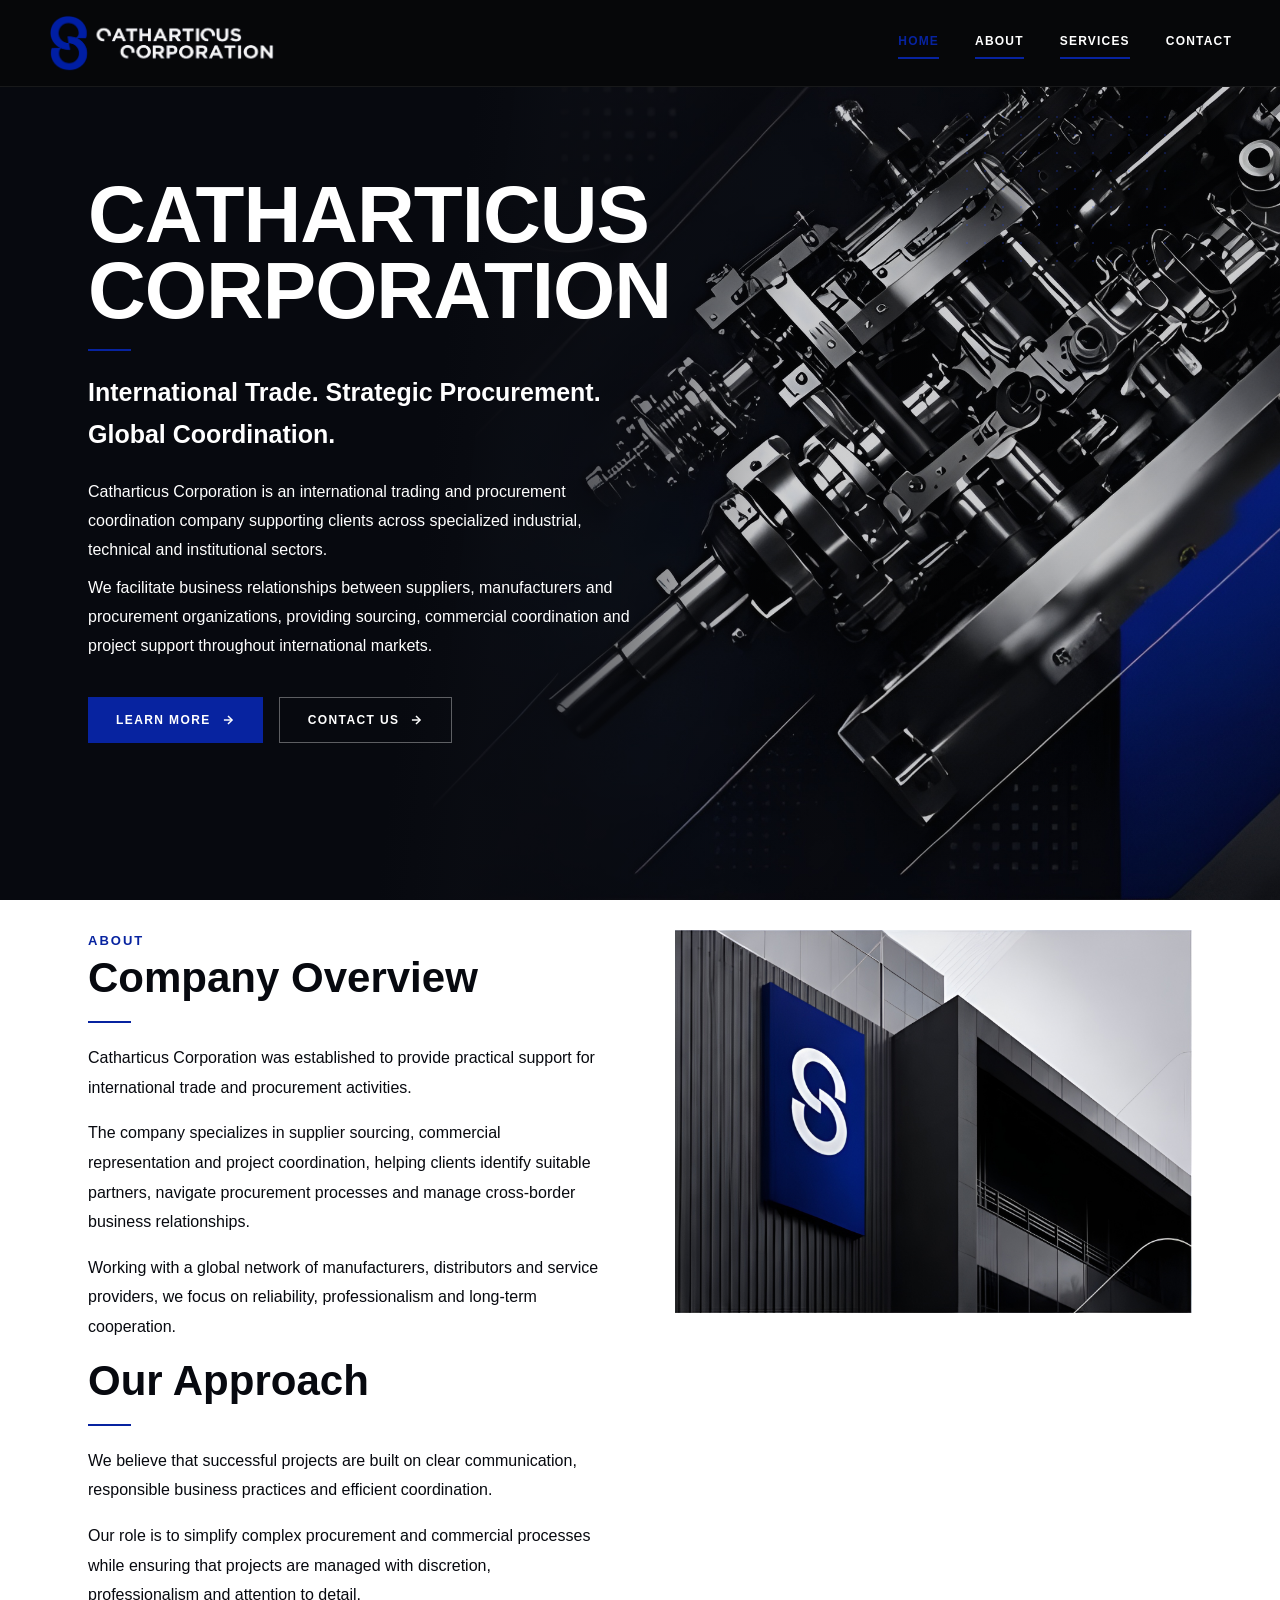
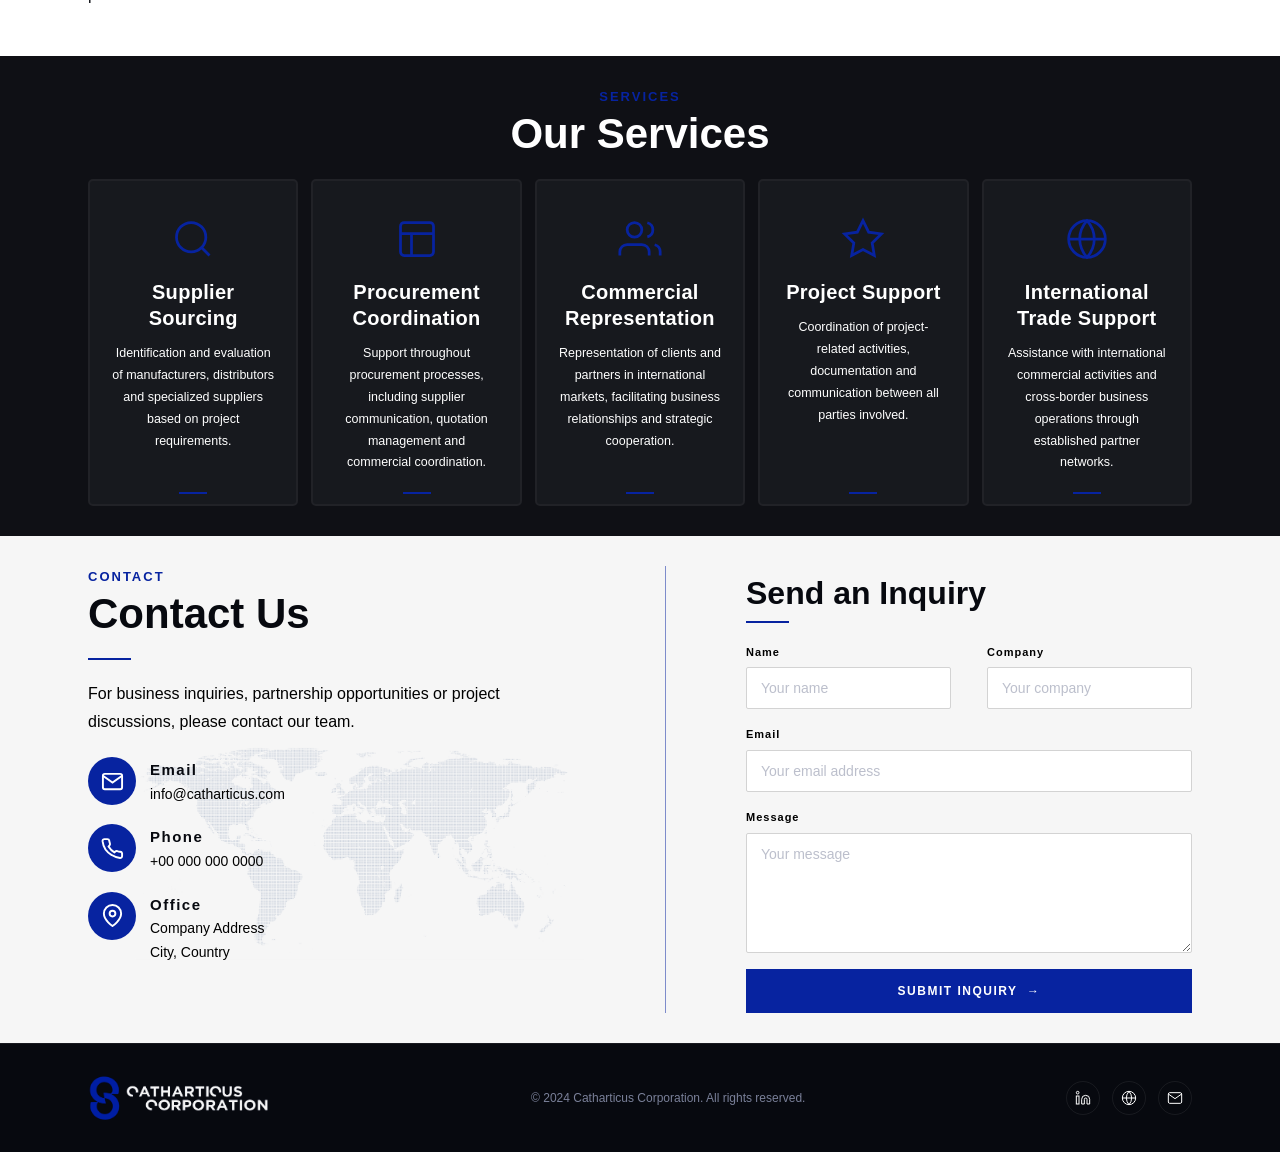
==== index.html @ e1009ea1 "Add files via upload" ====
<!DOCTYPE html>
<html lang="en">
<head>
  <meta charset="UTF-8" />
  <meta name="viewport" content="width=device-width, initial-scale=1.0" />
  <title>Catharticus Corporation</title>
  <link rel="preconnect" href="https://fonts.googleapis.com">
  <link rel="preconnect" href="https://fonts.gstatic.com" crossorigin>
  <link rel="stylesheet" href="./css/style.css">
  <link href="https://db.onlinewebfonts.com/c/77f6ecce8b3e56796f721316092c7e87?family=Sebino+Soft+Medium" rel="stylesheet">
  <!-- <link href="https://fonts.googleapis.com/css2?family=Barlow+Condensed:wght@400;600;700;800&family=Barlow:wght@300;400;500;600&display=swap" rel="stylesheet"> -->
</head>
<body>

<!-- NAV -->
<nav id="navbar">
  <a href="#hero" class="nav-logo">
    <img src="./image/MainLogo.png" alt=""/>
  </a>
  <ul class="nav-links" id="navLinks">
    <div>
      <li><a href="#hero" id="0" class="active ">Home</a></li>
      <div class="title-bar title-bar-active reveal visible"></div>
    </div>
    <div>
      <li><a href="#about" id="1">About</a></li>
      <div class="title-bar reveal visible"></div>
    </div>
    <div>
      <li><a href="#services" id="2">Services</a></li>
      <div class="title-bar reveal visible"></div>
    </div>
    <div>
      <li><a href="#contact" id="3">Contact</a></li>
      <div class="title-bar reveal visible"></div>
    </div>
  </ul>
  <div class="hamburger" id="hamburger" aria-label="Toggle menu">
    <span></span><span></span><span></span>
  </div>
</nav>

<!-- HERO -->
<section id="hero">
  <div class="hero-bg">
    <div class="hero-bg-img-wrap">
    </div>
    <div class="hero-overlay"></div>
    <div class="hero-dots"></div>
  </div>

  <div class="hero-content">
    <h1 class="hero-title">Catharticus<br>Corporation</h1>
    <div class="title-bar reveal visible"></div>
    <p class="hero-subtitle">International Trade. Strategic Procurement.<br>Global Coordination.</p>
    <p class="hero-desc">Catharticus Corporation is an international trading and procurement coordination company supporting clients across specialized industrial, technical and institutional sectors.</p>
    <p class="hero-desc">We facilitate business relationships between suppliers, manufacturers and procurement organizations, providing sourcing, commercial coordination and project support throughout international markets.</p>
    <div class="hero-ctas">
      <a href="#about" class="btn btn-primary">
        Learn More
        <svg viewBox="0 0 24 24" stroke="currentColor" fill="none" stroke-width="2.5"><line x1="5" y1="12" x2="19" y2="12"/><polyline points="12 5 19 12 12 19"/></svg>
      </a>
      <a href="#contact" class="btn btn-outline">
        Contact Us
        <svg viewBox="0 0 24 24" stroke="currentColor" fill="none" stroke-width="2.5"><line x1="5" y1="12" x2="19" y2="12"/><polyline points="12 5 19 12 12 19"/></svg>
      </a>
    </div>
  </div>
</section>

<!-- ABOUT -->
<section id="about">
  <div class="about-inner">
    <div class="about-text">
      <div class="section-label reveal">About</div>
      <h2 class="section-title reveal">Company Overview</h2>
      <div class="title-bar reveal"></div>
      <p class="reveal">Catharticus Corporation was established to provide practical support for international trade and procurement activities.</p>
      <p class="reveal">The company specializes in supplier sourcing, commercial representation and project coordination, helping clients identify suitable partners, navigate procurement processes and manage cross-border business relationships.</p>
      <p class="reveal">Working with a global network of manufacturers, distributors and service providers, we focus on reliability, professionalism and long-term cooperation.</p>
      <h2 class="section-title reveal">Our Approach</h2>
      <div class="title-bar reveal"></div>
      <p class="reveal">We believe that successful projects are built on clear communication, responsible business practices and efficient coordination.</p>
      <p class="reveal">Our role is to simplify complex procurement and commercial processes while ensuring that projects are managed with discretion, professionalism and attention to detail.</p>
    </div>

    <div class="about-img-wrap reveal">
      <img src="./image/2026-06-02 13,15,23-Picsart-AiImageEnhancer.jpg" alt="">
    </div>
  </div>
</section>

<!-- SERVICES -->
<section id="services">
  <div class="services-header">
    <div class="section-label reveal">Services</div>
    <h2 class="section-title reveal">Our Services</h2>
    <div class="title-bar reveal" style="margin:8px auto 0;"></div>
  </div>

  <div class="services-grid">

    <div class="service-card reveal">
      <div class="service-icon">
        <svg viewBox="0 0 24 24" stroke-width="1.5">
          <circle cx="11" cy="11" r="8"/><line x1="21" y1="21" x2="16.65" y2="16.65"/>
        </svg>
      </div>
      <div class="service-name">Supplier Sourcing</div>
      <p class="service-desc">Identification and evaluation of manufacturers, distributors and specialized suppliers based on project requirements.</p>
      <div class="service-line"></div>
    </div>

    <div class="service-card reveal">
      <div class="service-icon">
        <svg viewBox="0 0 24 24" stroke-width="1.5">
          <rect x="3" y="3" width="18" height="18" rx="2"/>
          <line x1="3" y1="9" x2="21" y2="9"/>
          <line x1="9" y1="21" x2="9" y2="9"/>
        </svg>
      </div>
      <div class="service-name">Procurement Coordination</div>
      <p class="service-desc">Support throughout procurement processes, including supplier communication, quotation management and commercial coordination.</p>
      <div class="service-line"></div>
    </div>

    <div class="service-card reveal">
      <div class="service-icon">
        <svg viewBox="0 0 24 24" stroke-width="1.5">
          <path d="M17 21v-2a4 4 0 0 0-4-4H5a4 4 0 0 0-4 4v2"/>
          <circle cx="9" cy="7" r="4"/>
          <path d="M23 21v-2a4 4 0 0 0-3-3.87"/>
          <path d="M16 3.13a4 4 0 0 1 0 7.75"/>
        </svg>
      </div>
      <div class="service-name">Commercial Representation</div>
      <p class="service-desc">Representation of clients and partners in international markets, facilitating business relationships and strategic cooperation.</p>
      <div class="service-line"></div>
    </div>

    <div class="service-card reveal">
      <div class="service-icon">
        <svg viewBox="0 0 24 24" stroke-width="1.5">
          <polygon points="12 2 15.09 8.26 22 9.27 17 14.14 18.18 21.02 12 17.77 5.82 21.02 7 14.14 2 9.27 8.91 8.26 12 2"/>
        </svg>
      </div>
      <div class="service-name">Project Support</div>
      <p class="service-desc">Coordination of project-related activities, documentation and communication between all parties involved.</p>
      <div class="service-line"></div>
    </div>

    <div class="service-card reveal">
      <div class="service-icon">
        <svg viewBox="0 0 24 24" stroke-width="1.5">
          <circle cx="12" cy="12" r="10"/>
          <line x1="2" y1="12" x2="22" y2="12"/>
          <path d="M12 2a15.3 15.3 0 0 1 4 10 15.3 15.3 0 0 1-4 10 15.3 15.3 0 0 1-4-10 15.3 15.3 0 0 1 4-10z"/>
        </svg>
      </div>
      <div class="service-name">International Trade Support</div>
      <p class="service-desc">Assistance with international commercial activities and cross-border business operations through established partner networks.</p>
      <div class="service-line"></div>
    </div>

  </div>
</section>

<!-- CONTACT -->
<section id="contact">
  <div class="contact-inner">

    <div class="contact-info">
      <div class="section-label reveal">Contact</div>
      <h2 class="section-title reveal">Contact Us</h2>
      <div class="title-bar reveal"></div>
      <p class="reveal">For business inquiries, partnership opportunities or project discussions, please contact our team.</p>

      <div class="contact-details">

        <div class="contact-item reveal">
          <div class="contact-item-icon">
            <svg viewBox="0 0 24 24" stroke-width="2"><path d="M4 4h16c1.1 0 2 .9 2 2v12c0 1.1-.9 2-2 2H4c-1.1 0-2-.9-2-2V6c0-1.1.9-2 2-2z"/><polyline points="22,6 12,13 2,6"/></svg>
          </div>
          <div>
            <div class="contact-item-label">Email</div>
            <div class="contact-item-value">info@catharticus.com</div>
          </div>
        </div>

        <div class="contact-item reveal">
          <div class="contact-item-icon">
            <svg viewBox="0 0 24 24" stroke-width="2"><path d="M22 16.92v3a2 2 0 0 1-2.18 2 19.79 19.79 0 0 1-8.63-3.07A19.5 19.5 0 0 1 4.69 13a19.79 19.79 0 0 1-3.07-8.67A2 2 0 0 1 3.6 2.18h3a2 2 0 0 1 2 1.72c.127.96.361 1.903.7 2.81a2 2 0 0 1-.45 2.11L7.91 9.91a16 16 0 0 0 6.13 6.13l.91-.91a2 2 0 0 1 2.11-.45c.907.339 1.85.573 2.81.7A2 2 0 0 1 22 16.92z"/></svg>
          </div>
          <div>
            <div class="contact-item-label">Phone</div>
            <div class="contact-item-value">+00 000 000 0000</div>
          </div>
        </div>

        <div class="contact-item reveal">
          <div class="contact-item-icon">
            <svg viewBox="0 0 24 24" stroke-width="2"><path d="M21 10c0 7-9 13-9 13s-9-6-9-13a9 9 0 0 1 18 0z"/><circle cx="12" cy="10" r="3"/></svg>
          </div>
          <div>
            <div class="contact-item-label">Office</div>
            <div class="contact-item-value">Company Address<br>City, Country</div>
          </div>
        </div>

      </div>
    </div>

    <div class="vertical_line"></div>

    <div class="inquiry-form reveal">
      <h2>Send an Inquiry</h2>
      <div class="title-bar reveal visible"></div>
      <div class="form-row">
        <div class="form-group">
          <label for="fname">Name</label>
          <input type="text" id="fname" placeholder="Your name" />
        </div>
        <div class="form-group">
          <label for="fcompany">Company</label>
          <input type="text" id="fcompany" placeholder="Your company" />
        </div>
      </div>
      <div class="form-group">
        <label for="femail">Email</label>
        <input type="email" id="femail" placeholder="Your email address" />
      </div>
      <div class="form-group">
        <label for="fmessage">Message</label>
        <textarea id="fmessage" placeholder="Your message"></textarea>
      </div>
      <button class="btn btn-submit" onclick="submitForm()">
        Submit Inquiry &nbsp;→
      </button>
      <div class="form-message" id="formMessage">
        Thank you for your inquiry. We will be in touch shortly.
      </div>
    </div>

  </div>
</section>

<!-- FOOTER -->
<footer>
  <a href="#hero" class="nav-logo">
    <img src="./image/MainLogo.png" alt=""/>
  </a>
  <p class="footer-copy">© 2024 Catharticus Corporation. All rights reserved.</p>
  <div class="footer-socials">
    <!-- LinkedIn -->
    <div class="footer-social">
      <svg viewBox="0 0 24 24" stroke-width="1.5"><path d="M16 8a6 6 0 0 1 6 6v7h-4v-7a2 2 0 0 0-2-2 2 2 0 0 0-2 2v7h-4v-7a6 6 0 0 1 6-6z"/><rect x="2" y="9" width="4" height="12"/><circle cx="4" cy="4" r="2"/></svg>
    </div>
    <!-- Globe -->
    <div class="footer-social">
      <svg viewBox="0 0 24 24" stroke-width="1.5"><circle cx="12" cy="12" r="10"/><line x1="2" y1="12" x2="22" y2="12"/><path d="M12 2a15.3 15.3 0 0 1 4 10 15.3 15.3 0 0 1-4 10 15.3 15.3 0 0 1-4-10 15.3 15.3 0 0 1 4-10z"/></svg>
    </div>
    <!-- Email -->
    <div class="footer-social">
      <svg viewBox="0 0 24 24" stroke-width="1.5"><path d="M4 4h16c1.1 0 2 .9 2 2v12c0 1.1-.9 2-2 2H4c-1.1 0-2-.9-2-2V6c0-1.1.9-2 2-2z"/><polyline points="22,6 12,13 2,6"/></svg>
    </div>
  </div>
</footer>
<script src="./js/script.js"></script>

</body>
</html>
---- css/style.css ----
@import url(https://db.onlinewebfonts.com/c/77f6ecce8b3e56796f721316092c7e87?family=Sebino+Soft+Medium);

@font-face {
    font-family: "Sebino Soft Medium";
    src: url("https://db.onlinewebfonts.com/t/77f6ecce8b3e56796f721316092c7e87.eot");
    src: url("https://db.onlinewebfonts.com/t/77f6ecce8b3e56796f721316092c7e87.eot?#iefix")format("embedded-opentype"),
    url("https://db.onlinewebfonts.com/t/77f6ecce8b3e56796f721316092c7e87.woff2")format("woff2"),
    url("https://db.onlinewebfonts.com/t/77f6ecce8b3e56796f721316092c7e87.woff")format("woff"),
    url("https://db.onlinewebfonts.com/t/77f6ecce8b3e56796f721316092c7e87.ttf")format("truetype"),
    url("https://db.onlinewebfonts.com/t/77f6ecce8b3e56796f721316092c7e87.svg#Sebino Soft Medium")format("svg");
}

*, *::before, *::after { box-sizing: border-box; margin: 0; padding: 0; }

    :root {
      --blue: #0723A0;
      --blue-dark: #0D187F;
      --dark: #07090F;
      --dark2: #11141e;
      --dark3: #0F1015;
      --mid: #17191E;
      --border: rgba(255,255,255,0.07);
      --text: #d0d4e0;
      --text-dim: #7a8099;
      --white: #ffffff;
      --dark-white: #F6F6F6;
    }

    html { scroll-behavior: smooth; }

    body {
      font-family: 'Sebino Soft Medium', sans-serif;
      background: var(--dark);
      color: var(--text);
      font-size: 15px;
      line-height: 1.7;
      overflow-x: hidden;
    }

    /* ── NAV ── */
    nav {
      position: fixed;
      top: 0; left: 0; right: 0;
      z-index: 100;
      display: flex;
      align-items: center;
      justify-content: space-between;
      padding: 13px 48px;
      background: #060709;
      backdrop-filter: blur(12px);
      border-bottom: 1px solid var(--border);
      transition: background 0.3s;
    }

    .nav-logo {
      display: flex;
      align-items: center;
      gap: 10px;
      height: 60px;
      text-decoration: none;
    }

    #navbar .nav-logo img {
      height: 100%;
    }

    footer .nav-logo img {
      height: 80%;
    }

    .logo-icon {
      width: 34px;
      height: 34px;
      background: var(--blue);
      border-radius: 6px;
      display: flex;
      align-items: center;
      justify-content: center;
      font-family: 'Barlow Condensed', sans-serif;
      font-weight: 800;
      font-size: 18px;
      color: #fff;
      letter-spacing: -1px;
      flex-shrink: 0;
    }

    .logo-text {
      font-family: 'Barlow Condensed', sans-serif;
      font-weight: 700;
      font-size: 14px;
      line-height: 1.2;
      color: #fff;
      text-transform: uppercase;
      letter-spacing: 0.5px;
    }

    .nav-links {
      display: flex;
      gap: 36px;
      list-style: none;
    }

    .nav-links div {
      display: grid;
      gap: 5px;
    }

    .nav-links .title-bar {
      width: 100%;
      transition: 0.5s;
      opacity: 0 !important;
      margin-top: 0;
      margin-bottom: 0;
    }
    
    .nav-links .title-bar-active {
      opacity: 1 !important;
    }

    .nav-links a {
      text-decoration: none;
      font-size: 12px;
      font-weight: 600;
      letter-spacing: 1.2px;
      text-transform: uppercase;
      color: var(--white);
      transition: color 0.2s;
    }

    .nav-links a:hover,
    .nav-links a.active { color: var(--blue); }

    .hamburger {
      display: none;
      flex-direction: column;
      gap: 5px;
      cursor: pointer;
      padding: 4px;
    }

    .hamburger span {
      display: block;
      width: 24px;
      height: 2px;
      background: #fff;
      border-radius: 2px;
      transition: all 0.3s;
    }

    /* ── HERO ── */
    #hero {
      position: relative;
      min-height: 100vh;
      display: flex;
      align-items: center;
      overflow: hidden;
      padding: 80px 88px 60px;
    }

    .hero-bg {
      position: absolute;
      inset: 0;
      z-index: 0;
    }

    .hero-bg-img {
      position: absolute;
      right: 0;
      top: 0;
      width: 55%;
      height: 100%;
      object-fit: cover;
      object-position: center;
      opacity: 0.55;
    }

    /* Diagonal clip on image */
    .hero-bg-img-wrap {
      position: absolute;
      right: 0;
      top: 0;
      background-size: cover;
      width: 67%;
      height: 100%;
      background-image: url(../image/2026-06-0212,58,08-Picsart-AiImageEnhancer.jpg);
      clip-path: polygon(12% 0%, 100% 0%, 100% 100%, 0% 100%);
      overflow: hidden;
    }

    /* Dark gradient overlay */
    .hero-overlay {
      position: absolute;
      inset: 0;
      background: linear-gradient(
        97deg,
        var(--dark) 35%,
        rgba(10,12,18,0.85) 41%,
        rgba(10,12,18,0.2) 60%
      );
    }

    /* Dot grid pattern */
    .hero-dots {
      position: absolute;
      right: 8%;
      top: 12%;
      width: 220px;
      height: 160px;
      opacity: 0.35;
      background-image: radial-gradient(circle, rgba(42,79,255,0.6) 1.5px, transparent 1.5px);
      background-size: 18px 18px;
    }

    .hero-content {
      position: relative;
      z-index: 2;
      max-width: 560px;
    }

    .hero-title {
      font-family: 'Barlow Condensed', sans-serif;
      font-weight: 600;
      font-size: clamp(52px, 7vw, 80px);
      line-height: 0.95;
      color: #fff;
      text-transform: uppercase;
      letter-spacing: -1px;
      margin-bottom: 20px;
      opacity: 0;
      transform: translateY(30px);
      animation: fadeUp 0.8s 0.1s forwards;
    }

    .hero-subtitle {
      font-weight: 600;
      font-size: 25px;
      color: #fff;
      margin-bottom: 22px;
      opacity: 0;
      transform: translateY(20px);
      animation: fadeUp 0.8s 0.3s forwards;
    }

    .hero-desc {
      font-size: 16px;
      color: var(--white);
      line-height: 1.8;
      margin-bottom: 10px;
      font-weight: 300;
      opacity: 0;
      transform: translateY(20px);
      animation: fadeUp 0.8s 0.4s forwards;
    }

    .hero-desc + .hero-desc {
      margin-bottom: 36px;
      animation-delay: 0.5s;
    }

    .hero-ctas {
      display: flex;
      gap: 16px;
      flex-wrap: wrap;
      opacity: 0;
      transform: translateY(20px);
      animation: fadeUp 0.8s 0.6s forwards;
    }

    .btn {
      display: inline-flex;
      align-items: center;
      gap: 10px;
      padding: 12px 28px;
      font-family: 'Barlow', sans-serif;
      font-weight: 600;
      font-size: 12px;
      letter-spacing: 1.4px;
      text-transform: uppercase;
      text-decoration: none;
      border: none;
      cursor: pointer;
      transition: all 0.25s;
    }

    .btn-primary {
      background: var(--blue);
      color: #fff;
    }

    .btn-primary:hover {
      background: var(--blue-dark);
      transform: translateX(3px);
    }

    .btn-outline {
      background: transparent;
      color: #fff;
      border: 1px solid rgba(255,255,255,0.35);
    }

    .btn-outline:hover {
      border-color: rgba(255,255,255,0.7);
      transform: translateX(3px);
    }

    .btn svg {
      width: 14px;
      height: 14px;
      flex-shrink: 0;
    }

    /* ── ABOUT ── */
    #about {
      padding: 30px 88px;
      background: var(--white);
    }

    #about h2 {
      color: var(--dark);
    }

    #about h3 {
      color: var(--dark);
    }

    .about-inner {
      margin: 0 auto;
      display: grid;
      grid-template-columns: 1fr 1fr;
      gap: 70px;
      align-items: start;
    }

    .section-label {
      font-size: 13px;
      font-weight: 700;
      letter-spacing: 2px;
      text-transform: uppercase;
      color: var(--blue);
      margin-bottom: 3px;
    }

    .section-title {
      font-family: 'Barlow Condensed', sans-serif;
      font-weight: 700;
      font-size: clamp(30px, 3.5vw, 42px);
      color: #fff;
      line-height: 1.1;
    }

    .title-bar {
      width: 43px;
      height: 2px;
      background: var(--blue);
      margin-top: 20px;
      margin-bottom: 20px;
    }

    .about-text p {
      font-size: 16px;
      color: var(--dark);
      line-height: 1.85;
      margin-bottom: 16px;
    }

    .about-text h3 {
      font-family: 'Barlow Condensed', sans-serif;
      font-weight: 700;
      font-size: 26px;
      color: #fff;
      margin: 30px 0 8px;
    }

    .about-text h3 + .title-bar { margin-top: 0; }

    .about-img-wrap {
      position: relative;
      max-width: max-content;
    }

    .about-img-wrap img {
      width: 100%;
      height: 100%;
    }

    .about-img {
      width: 100%;
      height: 460px;
      object-fit: cover;
      display: block;
      border-radius: 2px;
      filter: grayscale(20%) brightness(0.85);
    }

    /* Fallback box if image missing */
    .about-img-placeholder {
      width: 100%;
      height: 460px;
      background: var(--mid);
      display: flex;
      align-items: center;
      justify-content: center;
      border-radius: 2px;
    }

    .about-img-placeholder .logo-icon-large {
      width: 90px;
      height: 90px;
      background: var(--blue);
      border-radius: 14px;
      display: flex;
      align-items: center;
      justify-content: center;
      font-family: 'Barlow Condensed', sans-serif;
      font-weight: 800;
      font-size: 48px;
      color: #fff;
    }

    /* ── SERVICES ── */
    #services {
      padding: 30px 88px;
      background: var(--dark3);
      text-align: center;
    }

    .services-header {
      margin-bottom: 12px;
    }

    .services-header .section-title { margin-bottom: 8px; }

    .services-grid {
      margin: 0 auto;
      display: grid;
      grid-template-columns: repeat(5, 1fr);
      gap: 13px;
    }

    .service-card {
      background: var(--mid);
      padding: 36px 22px 30px;
      text-align: center;
      position: relative;
      border-radius: 5px;
      border: 2px solid #212227;
      overflow: hidden;
      transition: background 0.3s, transform 0.3s;
      cursor: default;
    }

    .service-card::after {
      content: '';
      position: absolute;
      bottom: 0; left: 0; right: 0;
      height: 2px;
      background: var(--blue);
      transform: scaleX(0);
      transform-origin: left;
      transition: transform 0.35s;
    }

    .service-card:hover {
      background: #212640;
      transform: translateY(-4px);
    }

    .service-card:hover::after { transform: scaleX(1); }

    .service-icon {
      width: 44px;
      height: 44px;
      margin: 0 auto 18px;
      color: var(--blue);
    }

    .service-icon svg {
      width: 100%;
      height: 100%;
      stroke: var(--blue);
      fill: none;
    }

    .service-name {
      font-family: 'Barlow Condensed', sans-serif;
      font-weight: 700;
      font-size: 20px;
      line-height: 26px;
      color: #fff;
      margin-bottom: 12px;
      letter-spacing: 0.3px;
    }

    .service-desc {
      font-size: 12.5px;
      color: var(--white);
      line-height: 1.75;
    }

    .service-line {
      width: 28px;
      height: 2px;
      background: var(--blue);
      margin: 16px auto 0;
      position: absolute;
      left: 0;
      right: 0;
      bottom: 10px;
    }

    .inquiry-form .title-bar {
      margin-top: 0;
    }

    /* ── CONTACT ── */
    #contact {
      padding: 30px 88px;
      background: var(--dark-white);
    }

    #contact h2 {
      color: var(--dark);
    }

    .contact-inner {
      margin: 0 auto;
      display: grid;
      grid-template-columns: auto auto 1fr;
      gap: 80px;
      align-items: start;
    }

    .vertical_line {
      height: 100%;
      width: 1px;
      opacity: 0.5;
      background-color: var(--blue);
    }
    
    .contact-info {
      background-image: url('../image/659faa42769eb.png');
      background-size: 450px;
      max-width: 700px;
      background-position: bottom right;
      background-repeat: no-repeat;
    }

    .contact-info p {
      font-size: 16px;
      color: black;
      margin-bottom: 20px;
      line-height: 1.8;
    }

    .contact-details { display: flex; flex-direction: column; gap: 18px; }

    .contact-item {
      display: flex;
      align-items: flex-start;
      gap: 14px;
    }

    .contact-item-icon {
      width: 48px;
      height: 48px;
      background: var(--blue);
      border-radius: 50%;
      display: flex;
      align-items: center;
      justify-content: center;
      flex-shrink: 0;
    }

    .contact-item-icon svg {
      width: 23px;
      height: 23px;
      stroke: #fff;
      fill: none;
    }

    .contact-item-label {
      font-size: 15px;
      font-weight: 700;
      letter-spacing: 1.5px;
      color: var(--dark);
    }

    .contact-item-value {
      font-size: 14px;
      color: black;
    }

    /* FORM */
    .inquiry-form h2 {
      font-family: 'Barlow Condensed', sans-serif;
      font-weight: 700;
      font-size: 32px;
      color: #fff;
    }

    .form-row {
      display: grid;
      grid-template-columns: 1fr 1fr;
      gap: 36px;
    }

    .form-group {
      display: flex;
      flex-direction: column;
      gap: 6px;
      margin-bottom: 16px;
    }

    .form-group label {
      font-size: 11px;
      font-weight: 600;
      letter-spacing: 1px;
      color: black;
    }

    .form-group input,
    .form-group textarea {
      border: 1px solid lightgray;
      color: black;
      font-family: 'Barlow', sans-serif;
      font-size: 14px;
      padding: 12px 14px;
      border-radius: 2px;
      outline: none;
      transition: border-color 0.25s;
      resize: vertical;
    }

    .form-group input::placeholder,
    .form-group textarea::placeholder {
      color: rgba(122, 128, 153, 0.5);
    }

    .form-group input:focus,
    .form-group textarea:focus {
      border-color: var(--blue);
    }

    .form-group textarea { min-height: 120px; }

    .btn-submit {
      width: 100%;
      justify-content: center;
      padding: 15px;
      font-size: 12px;
      background: var(--blue);
      color: #fff;
      border: none;
      cursor: pointer;
      letter-spacing: 1.5px;
      transition: background 0.25s, transform 0.2s;
    }

    .btn-submit:hover {
      background: var(--blue-dark);
    }

    .form-message {
      display: none;
      margin-top: 14px;
      padding: 12px 16px;
      background: rgba(42,79,255,0.15);
      border: 1px solid rgba(42,79,255,0.4);
      color: #99b0ff;
      font-size: 13px;
      border-radius: 2px;
    }

    /* ── FOOTER ── */
    footer {
      background: var(--dark);
      border-top: 1px solid var(--border);
      padding: 24px 88px;
      display: flex;
      align-items: center;
      justify-content: space-between;
      flex-wrap: wrap;
      gap: 16px;
    }

    .footer-copy {
      font-size: 12px;
      color: var(--text-dim);
    }

    .footer-socials {
      display: flex;
      gap: 12px;
    }

    .footer-social {
      width: 34px;
      height: 34px;
      border: 1px solid var(--border);
      border-radius: 50%;
      display: flex;
      align-items: center;
      justify-content: center;
      transition: border-color 0.2s, background 0.2s;
      cursor: pointer;
    }

    .footer-social:hover {
      border-color: var(--blue);
      background: rgba(42,79,255,0.1);
    }

    .footer-social svg {
      width: 16px;
      height: 16px;
      stroke: white;
      fill: none;
    }

    .footer-social:hover svg { stroke: #fff; }

    /* ── ANIMATIONS ── */
    @keyframes fadeUp {
      to { opacity: 1; transform: translateY(0); }
    }

    .reveal {
      opacity: 0;
      transform: translateY(28px);
      transition: opacity 0.65s, transform 0.65s;
    }

    .reveal.visible {
      opacity: 1;
      transform: translateY(0);
    }

    /* ── RESPONSIVE ── */
    @media (max-width: 1145px) {
      #services {
        padding: 30px 48px;
      }
      #about {
        padding: 30px 48px;
      }
      #hero {
        padding: 80px 48px 60px;
      }
      #contact {
        padding: 30px 48px;
      }
      footer {
        padding: 24px 48px;
      }
    }

    @media (max-width: 900px) {
      .nav-logo {
        height: 50px;
      }
      .form-row {
        gap: 0;
      }
      .hero-subtitle {
        font-size: clamp(20px, 1vw, 80px);
      }

      .hero-desc {
        font-size: clamp(13.5px, 1vw, 80px);
      }

      nav { padding: 8px 24px; }
      .nav-links { display: none; }
      .nav-links.open {
        display: flex;
        flex-direction: column;
        position: fixed;
        top: 64px; left: 0; right: 0;
        background: var(--dark2);
        padding: 24px;
        gap: 20px;
        border-bottom: 1px solid var(--border);
      }
      .hamburger { display: flex; }

      #hero { padding: 100px 24px 60px; }
      .hero-bg-img-wrap { width: 100%; clip-path: none; opacity: 0.2; }

      .about-inner,
      .contact-inner { grid-template-columns: 1fr; gap: 40px; }
      .about-img, .about-img-placeholder { height: 280px; }

      #about, #services, #contact { padding: 60px 24px; }

      .services-grid { grid-template-columns: repeat(2, 1fr); }
      .service-card:last-child { grid-column: span 2; }

      .form-row { grid-template-columns: 1fr; }

      footer { padding: 20px 24px; flex-direction: column; text-align: center; }
    }

    @media (max-width: 480px) {
      .hero-title {
        font-size: 45px;
      }
      .btn {
        width: 100%;
        justify-content: center;
      }
      .hero-subtitle {
        font-size: 16px;
      }
      .hero-desc {
        font-size: 12px;
      }
      .services-grid { grid-template-columns: 1fr; }
      .service-card:last-child { grid-column: auto; }
    }
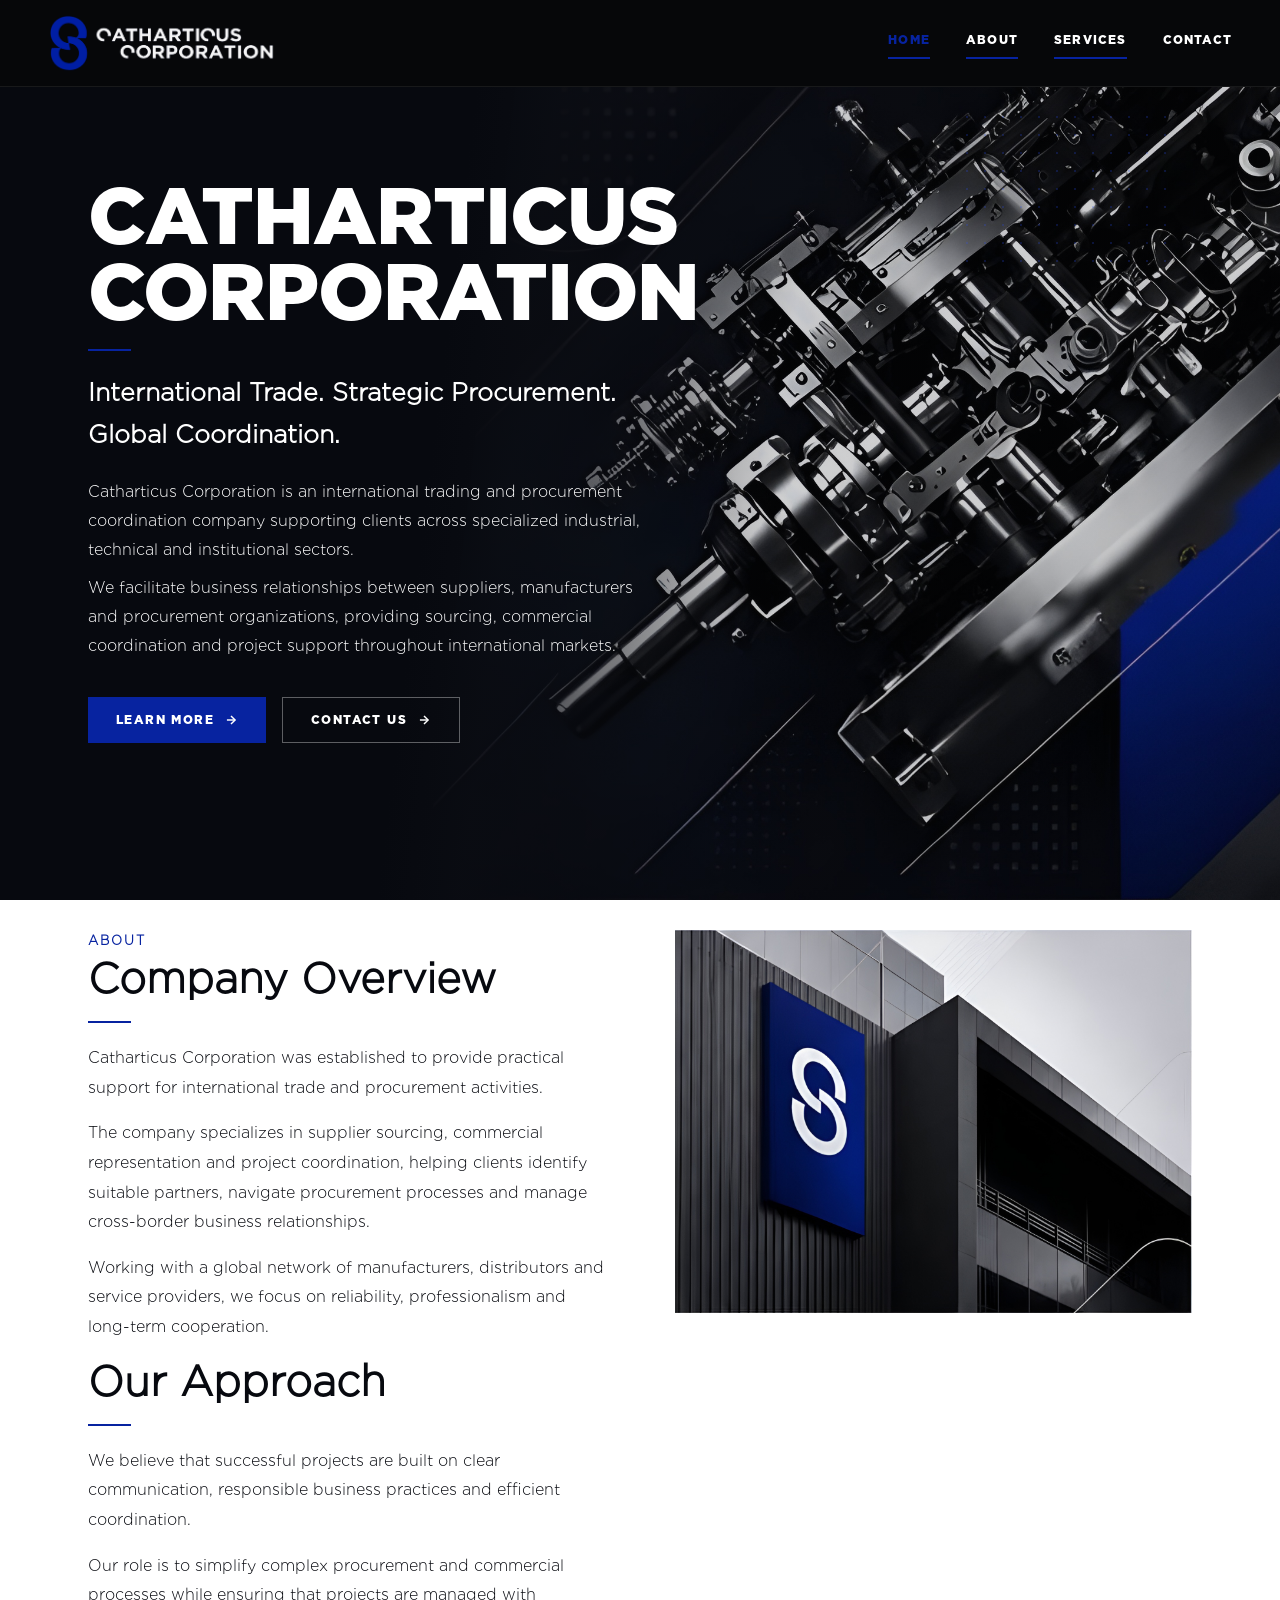
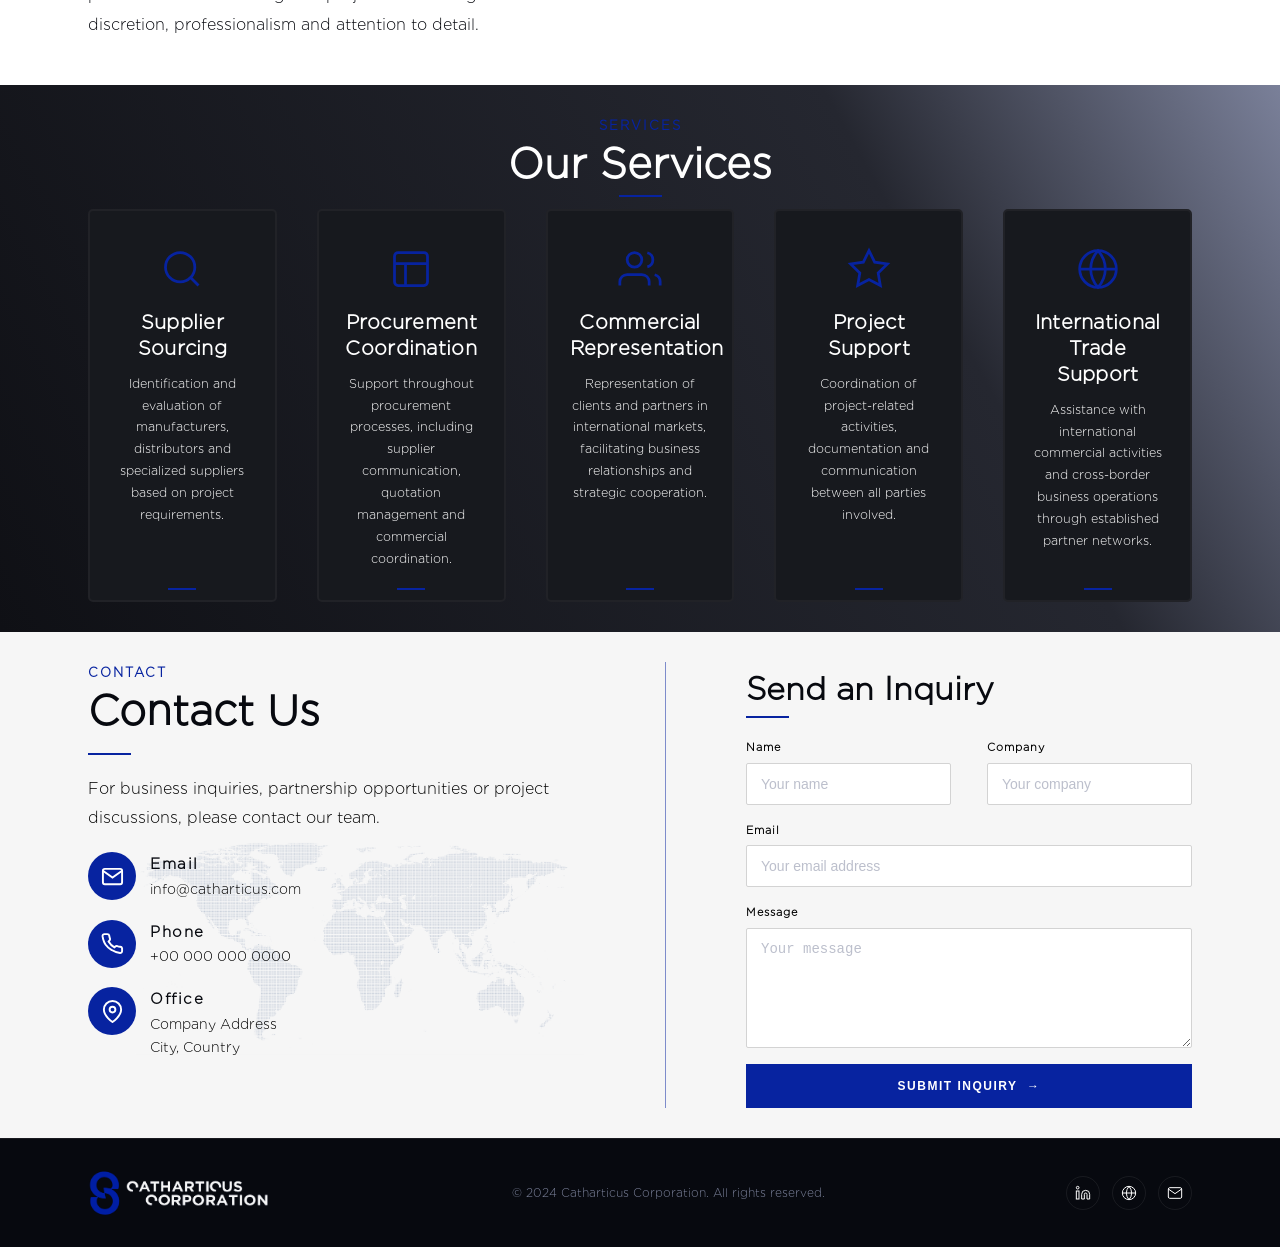
==== commit d38bbf90: "Add files via upload" ====
--- a/index.html
+++ b/index.html
@@ -5,7 +5,6 @@
   <meta name="viewport" content="width=device-width, initial-scale=1.0" />
   <title>Catharticus Corporation</title>
   <link rel="preconnect" href="https://fonts.googleapis.com">
-  <link rel="preconnect" href="https://fonts.gstatic.com" crossorigin>
   <link rel="stylesheet" href="./css/style.css">
   <link href="https://db.onlinewebfonts.com/c/77f6ecce8b3e56796f721316092c7e87?family=Sebino+Soft+Medium" rel="stylesheet">
   <!-- <link href="https://fonts.googleapis.com/css2?family=Barlow+Condensed:wght@400;600;700;800&family=Barlow:wght@300;400;500;600&display=swap" rel="stylesheet"> -->
--- a/css/style.css
+++ b/css/style.css
@@ -1,13 +1,11 @@
-@import url(https://db.onlinewebfonts.com/c/77f6ecce8b3e56796f721316092c7e87?family=Sebino+Soft+Medium);
-
 @font-face {
-    font-family: "Sebino Soft Medium";
-    src: url("https://db.onlinewebfonts.com/t/77f6ecce8b3e56796f721316092c7e87.eot");
-    src: url("https://db.onlinewebfonts.com/t/77f6ecce8b3e56796f721316092c7e87.eot?#iefix")format("embedded-opentype"),
-    url("https://db.onlinewebfonts.com/t/77f6ecce8b3e56796f721316092c7e87.woff2")format("woff2"),
-    url("https://db.onlinewebfonts.com/t/77f6ecce8b3e56796f721316092c7e87.woff")format("woff"),
-    url("https://db.onlinewebfonts.com/t/77f6ecce8b3e56796f721316092c7e87.ttf")format("truetype"),
-    url("https://db.onlinewebfonts.com/t/77f6ecce8b3e56796f721316092c7e87.svg#Sebino Soft Medium")format("svg");
+  font-family: gotham-font-main;
+  src: url("../font/gotham_black.otf");
+}
+
+@font-face {
+  font-family: gotham-font-thin;
+  src: url("../font/gotham_light.otf");
 }
 
 *, *::before, *::after { box-sizing: border-box; margin: 0; padding: 0; }
@@ -19,7 +17,7 @@
       --dark2: #11141e;
       --dark3: #0F1015;
       --mid: #17191E;
-      --border: rgba(255,255,255,0.07);
+      --border: #ffffff12;
       --text: #d0d4e0;
       --text-dim: #7a8099;
       --white: #ffffff;
@@ -29,7 +27,7 @@
     html { scroll-behavior: smooth; }
 
     body {
-      font-family: 'Sebino Soft Medium', sans-serif;
+      font-family: 'gotham-font-main', sans-serif;
       background: var(--dark);
       color: var(--text);
       font-size: 15px;
@@ -76,7 +74,6 @@
       display: flex;
       align-items: center;
       justify-content: center;
-      font-family: 'Barlow Condensed', sans-serif;
       font-weight: 800;
       font-size: 18px;
       color: #fff;
@@ -85,7 +82,6 @@
     }
 
     .logo-text {
-      font-family: 'Barlow Condensed', sans-serif;
       font-weight: 700;
       font-size: 14px;
       line-height: 1.2;
@@ -134,8 +130,14 @@
       display: none;
       flex-direction: column;
       gap: 5px;
+      transition: rotate(0deg);
+      transition: 0.5s;
       cursor: pointer;
       padding: 4px;
+    }
+
+    .hamburger_animation {
+      transform: rotate(90deg);
     }
 
     .hamburger span {
@@ -218,7 +220,6 @@
     }
 
     .hero-title {
-      font-family: 'Barlow Condensed', sans-serif;
       font-weight: 600;
       font-size: clamp(52px, 7vw, 80px);
       line-height: 0.95;
@@ -234,6 +235,7 @@
     .hero-subtitle {
       font-weight: 600;
       font-size: 25px;
+      font-family: 'gotham-font-thin', sans-serif;
       color: #fff;
       margin-bottom: 22px;
       opacity: 0;
@@ -244,6 +246,7 @@
     .hero-desc {
       font-size: 16px;
       color: var(--white);
+      font-family: 'gotham-font-thin', sans-serif;
       line-height: 1.8;
       margin-bottom: 10px;
       font-weight: 300;
@@ -271,7 +274,6 @@
       align-items: center;
       gap: 10px;
       padding: 12px 28px;
-      font-family: 'Barlow', sans-serif;
       font-weight: 600;
       font-size: 12px;
       letter-spacing: 1.4px;
@@ -341,7 +343,6 @@
     }
 
     .section-title {
-      font-family: 'Barlow Condensed', sans-serif;
       font-weight: 700;
       font-size: clamp(30px, 3.5vw, 42px);
       color: #fff;
@@ -364,7 +365,6 @@
     }
 
     .about-text h3 {
-      font-family: 'Barlow Condensed', sans-serif;
       font-weight: 700;
       font-size: 26px;
       color: #fff;
@@ -411,7 +411,6 @@
       display: flex;
       align-items: center;
       justify-content: center;
-      font-family: 'Barlow Condensed', sans-serif;
       font-weight: 800;
       font-size: 48px;
       color: #fff;
@@ -420,7 +419,8 @@
     /* ── SERVICES ── */
     #services {
       padding: 30px 88px;
-      background: var(--dark3);
+      background: #0F1015;
+      background: linear-gradient(61deg, rgba(15, 16, 21, 1) 0%, rgba(37, 39, 48, 1) 71%, rgba(122, 128, 153, 1) 100%);
       text-align: center;
     }
 
@@ -434,7 +434,7 @@
       margin: 0 auto;
       display: grid;
       grid-template-columns: repeat(5, 1fr);
-      gap: 13px;
+      gap: 5%;
     }
 
     .service-card {
@@ -482,7 +482,6 @@
     }
 
     .service-name {
-      font-family: 'Barlow Condensed', sans-serif;
       font-weight: 700;
       font-size: 20px;
       line-height: 26px;
@@ -592,7 +591,6 @@
 
     /* FORM */
     .inquiry-form h2 {
-      font-family: 'Barlow Condensed', sans-serif;
       font-weight: 700;
       font-size: 32px;
       color: #fff;
@@ -622,7 +620,6 @@
     .form-group textarea {
       border: 1px solid lightgray;
       color: black;
-      font-family: 'Barlow', sans-serif;
       font-size: 14px;
       padding: 12px 14px;
       border-radius: 2px;
@@ -685,6 +682,7 @@
 
     .footer-copy {
       font-size: 12px;
+      font-family: 'gotham-font-thin', sans-serif;
       color: var(--text-dim);
     }
 
@@ -732,10 +730,26 @@
 
     .reveal.visible {
       opacity: 1;
+      font-family: 'gotham-font-thin', sans-serif;
       transform: translateY(0);
     }
 
     /* ── RESPONSIVE ── */
+    @media (max-width: 1687px) {
+      .services-grid {
+        gap: 4%;
+      }
+    }
+    @media (max-width: 1443px) {
+      .services-grid {
+        gap: 40px;
+      }
+    }
+    @media (max-width: 1277px) {
+      .services-grid {
+        gap: 20px;
+      }
+    }
     @media (max-width: 1145px) {
       #services {
         padding: 30px 48px;
@@ -754,7 +768,7 @@
       }
     }
 
-    @media (max-width: 900px) {
+    @media (max-width: 1093px) {
       .nav-logo {
         height: 50px;
       }
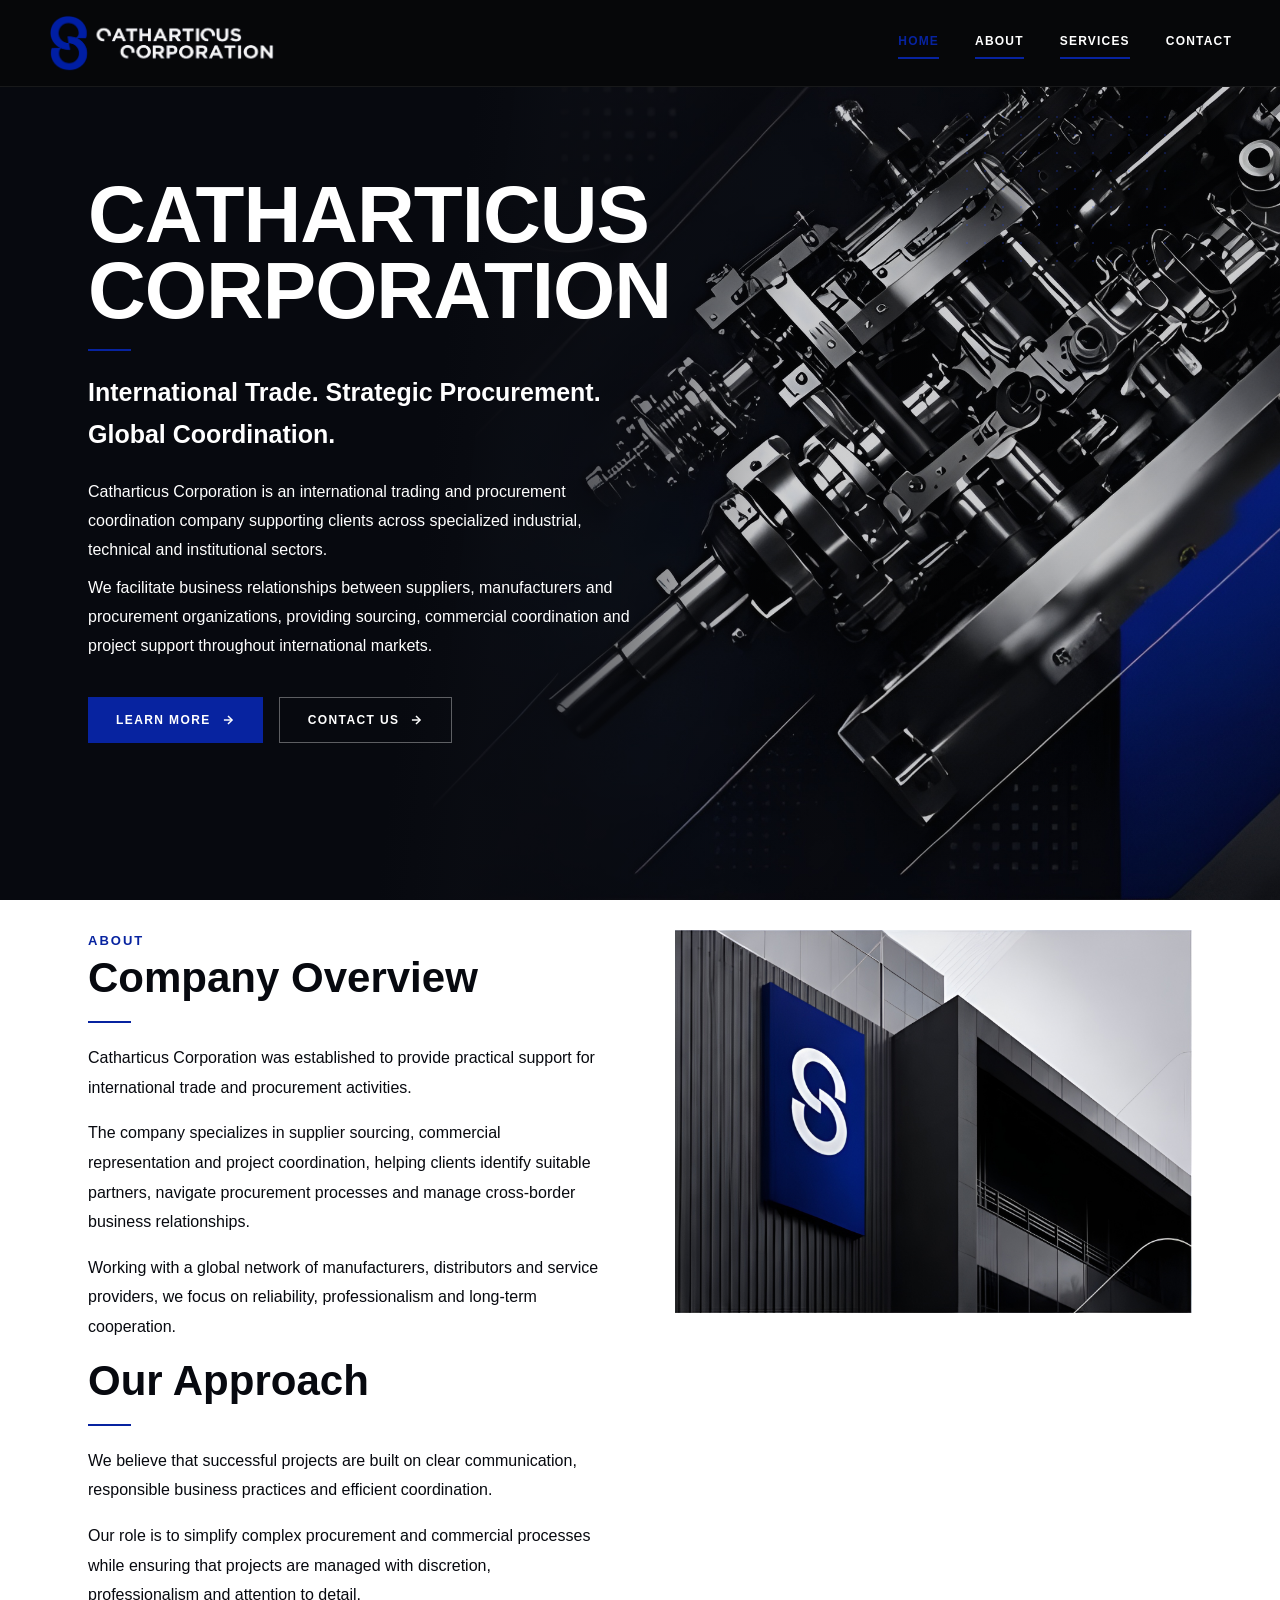
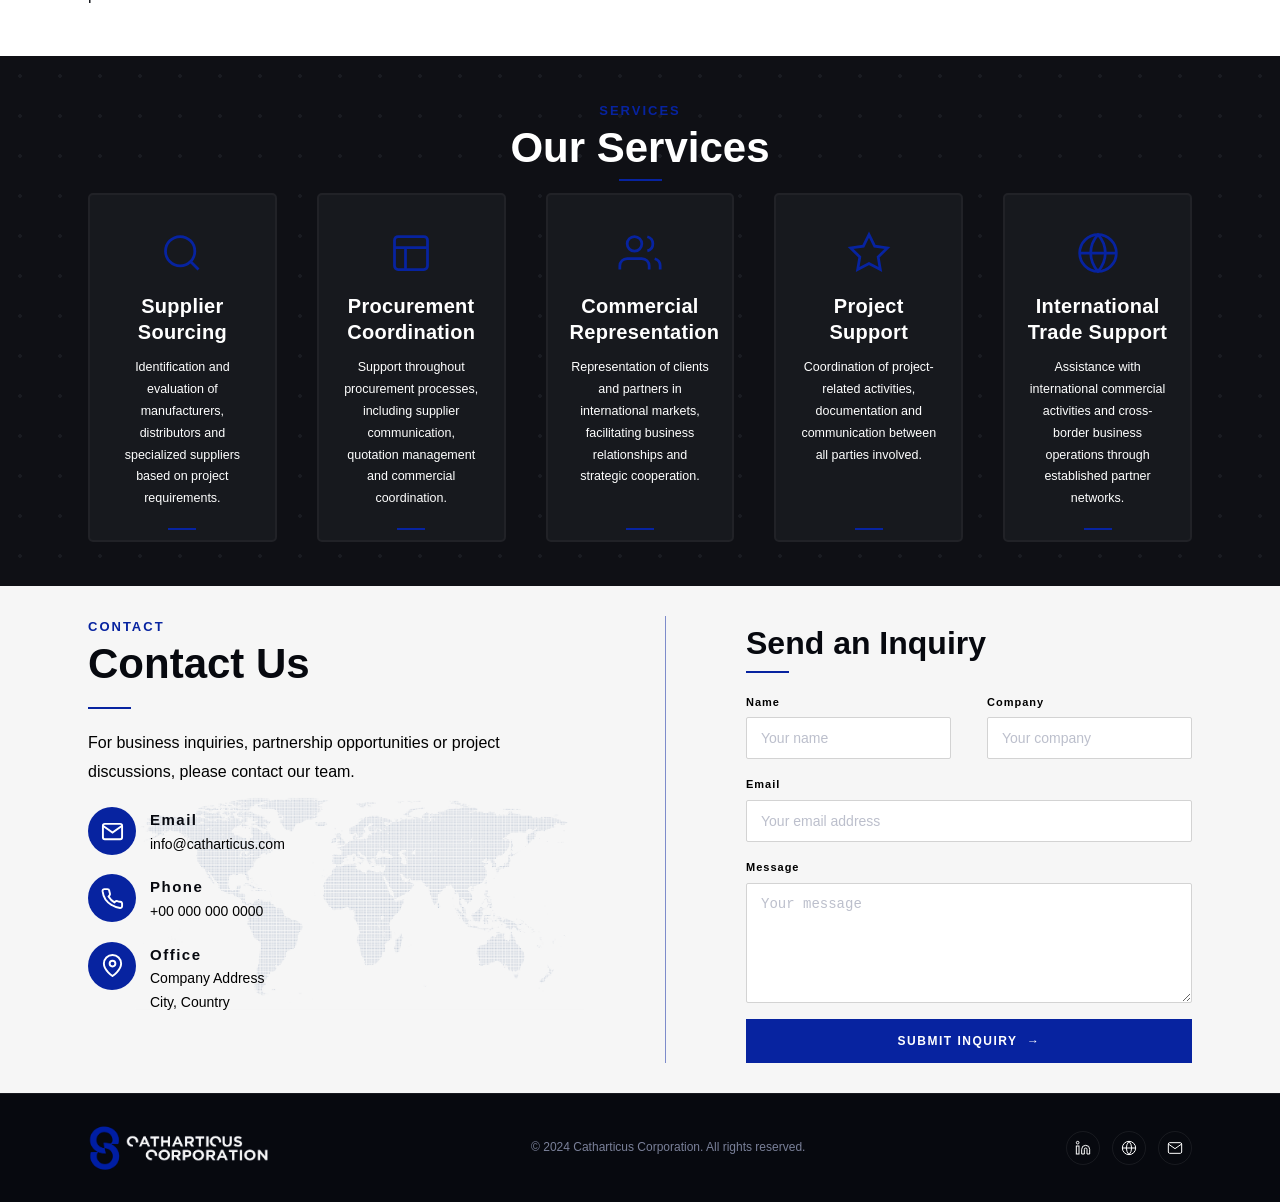
==== commit f0396664: "Add files via upload" ====
--- a/index.html
+++ b/index.html
@@ -5,6 +5,7 @@
   <meta name="viewport" content="width=device-width, initial-scale=1.0" />
   <title>Catharticus Corporation</title>
   <link rel="preconnect" href="https://fonts.googleapis.com">
+  <link rel="preconnect" href="https://fonts.gstatic.com" crossorigin>
   <link rel="stylesheet" href="./css/style.css">
   <link href="https://db.onlinewebfonts.com/c/77f6ecce8b3e56796f721316092c7e87?family=Sebino+Soft+Medium" rel="stylesheet">
   <!-- <link href="https://fonts.googleapis.com/css2?family=Barlow+Condensed:wght@400;600;700;800&family=Barlow:wght@300;400;500;600&display=swap" rel="stylesheet"> -->
--- a/css/style.css
+++ b/css/style.css
@@ -1,11 +1,13 @@
+@import url(https://db.onlinewebfonts.com/c/77f6ecce8b3e56796f721316092c7e87?family=Sebino+Soft+Medium);
+
 @font-face {
-  font-family: gotham-font-main;
-  src: url("../font/gotham_black.otf");
-}
-
-@font-face {
-  font-family: gotham-font-thin;
-  src: url("../font/gotham_light.otf");
+    font-family: "Sebino Soft Medium";
+    src: url("https://db.onlinewebfonts.com/t/77f6ecce8b3e56796f721316092c7e87.eot");
+    src: url("https://db.onlinewebfonts.com/t/77f6ecce8b3e56796f721316092c7e87.eot?#iefix")format("embedded-opentype"),
+    url("https://db.onlinewebfonts.com/t/77f6ecce8b3e56796f721316092c7e87.woff2")format("woff2"),
+    url("https://db.onlinewebfonts.com/t/77f6ecce8b3e56796f721316092c7e87.woff")format("woff"),
+    url("https://db.onlinewebfonts.com/t/77f6ecce8b3e56796f721316092c7e87.ttf")format("truetype"),
+    url("https://db.onlinewebfonts.com/t/77f6ecce8b3e56796f721316092c7e87.svg#Sebino Soft Medium")format("svg");
 }
 
 *, *::before, *::after { box-sizing: border-box; margin: 0; padding: 0; }
@@ -27,7 +29,7 @@
     html { scroll-behavior: smooth; }
 
     body {
-      font-family: 'gotham-font-main', sans-serif;
+      font-family: 'Sebino Soft Medium', sans-serif;
       background: var(--dark);
       color: var(--text);
       font-size: 15px;
@@ -68,6 +70,7 @@
 
     .logo-icon {
       width: 34px;
+      font-family: 'Barlow Condensed', sans-serif;
       height: 34px;
       background: var(--blue);
       border-radius: 6px;
@@ -85,6 +88,7 @@
       font-weight: 700;
       font-size: 14px;
       line-height: 1.2;
+      font-family: 'Barlow Condensed', sans-serif;
       color: #fff;
       text-transform: uppercase;
       letter-spacing: 0.5px;
@@ -220,6 +224,7 @@
     }
 
     .hero-title {
+      font-family: 'Barlow Condensed', sans-serif;
       font-weight: 600;
       font-size: clamp(52px, 7vw, 80px);
       line-height: 0.95;
@@ -235,7 +240,6 @@
     .hero-subtitle {
       font-weight: 600;
       font-size: 25px;
-      font-family: 'gotham-font-thin', sans-serif;
       color: #fff;
       margin-bottom: 22px;
       opacity: 0;
@@ -246,7 +250,6 @@
     .hero-desc {
       font-size: 16px;
       color: var(--white);
-      font-family: 'gotham-font-thin', sans-serif;
       line-height: 1.8;
       margin-bottom: 10px;
       font-weight: 300;
@@ -343,6 +346,7 @@
     }
 
     .section-title {
+      font-family: 'Barlow Condensed', sans-serif;
       font-weight: 700;
       font-size: clamp(30px, 3.5vw, 42px);
       color: #fff;
@@ -365,6 +369,7 @@
     }
 
     .about-text h3 {
+      font-family: 'Barlow Condensed', sans-serif;
       font-weight: 700;
       font-size: 26px;
       color: #fff;
@@ -410,6 +415,7 @@
       border-radius: 14px;
       display: flex;
       align-items: center;
+      font-family: 'Barlow Condensed', sans-serif;
       justify-content: center;
       font-weight: 800;
       font-size: 48px;
@@ -418,11 +424,13 @@
 
     /* ── SERVICES ── */
     #services {
-      padding: 30px 88px;
-      background: #0F1015;
-      background: linear-gradient(61deg, rgba(15, 16, 21, 1) 0%, rgba(37, 39, 48, 1) 71%, rgba(122, 128, 153, 1) 100%);
-      text-align: center;
-    }
+    padding: 44px 88px;
+    background-color: #0F1015;
+    background-image:
+        radial-gradient(circle at 50% 50%, #1a1c22 2px, transparent 2px);
+    background-size: 40px 40px;
+    text-align:center;
+}
 
     .services-header {
       margin-bottom: 12px;
@@ -483,6 +491,7 @@
 
     .service-name {
       font-weight: 700;
+      font-family: 'Barlow Condensed', sans-serif;
       font-size: 20px;
       line-height: 26px;
       color: #fff;
@@ -593,6 +602,7 @@
     .inquiry-form h2 {
       font-weight: 700;
       font-size: 32px;
+      font-family: 'Barlow Condensed', sans-serif;
       color: #fff;
     }
 
@@ -682,7 +692,6 @@
 
     .footer-copy {
       font-size: 12px;
-      font-family: 'gotham-font-thin', sans-serif;
       color: var(--text-dim);
     }
 
@@ -730,7 +739,6 @@
 
     .reveal.visible {
       opacity: 1;
-      font-family: 'gotham-font-thin', sans-serif;
       transform: translateY(0);
     }
 
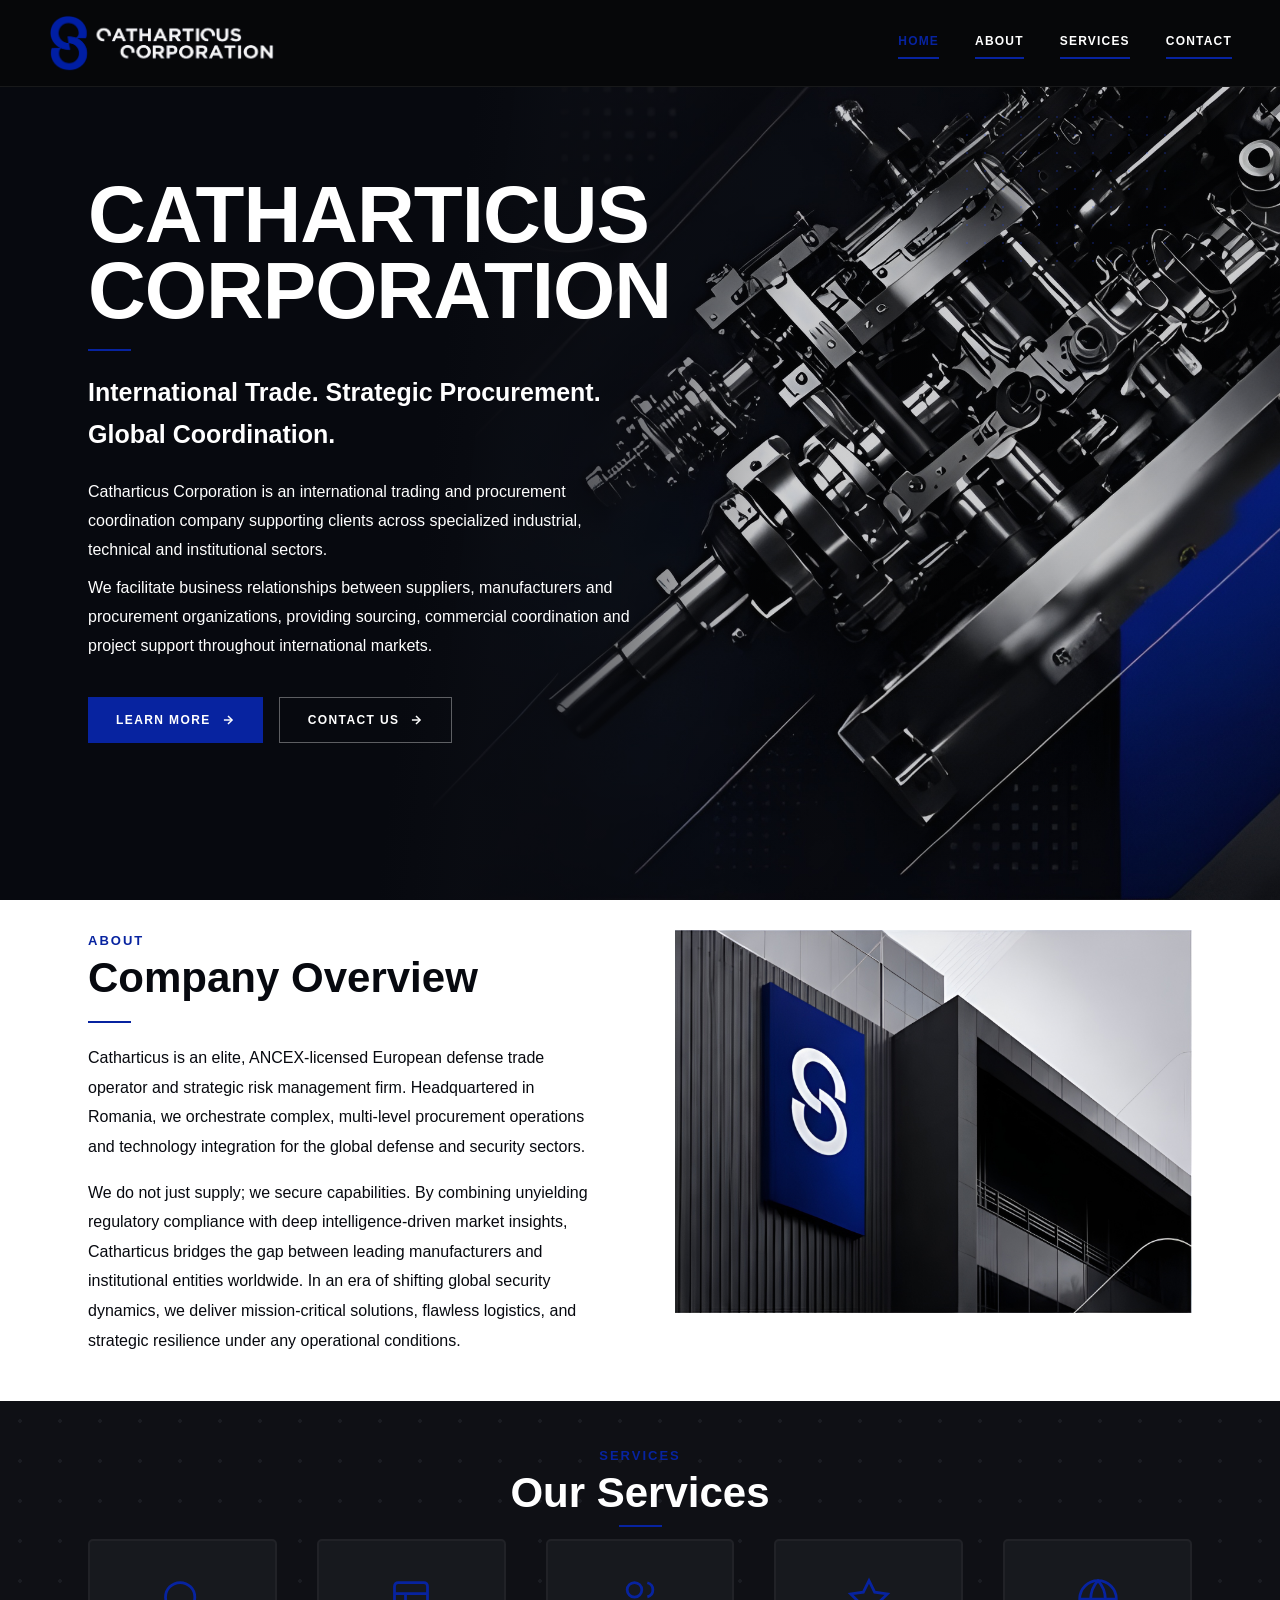
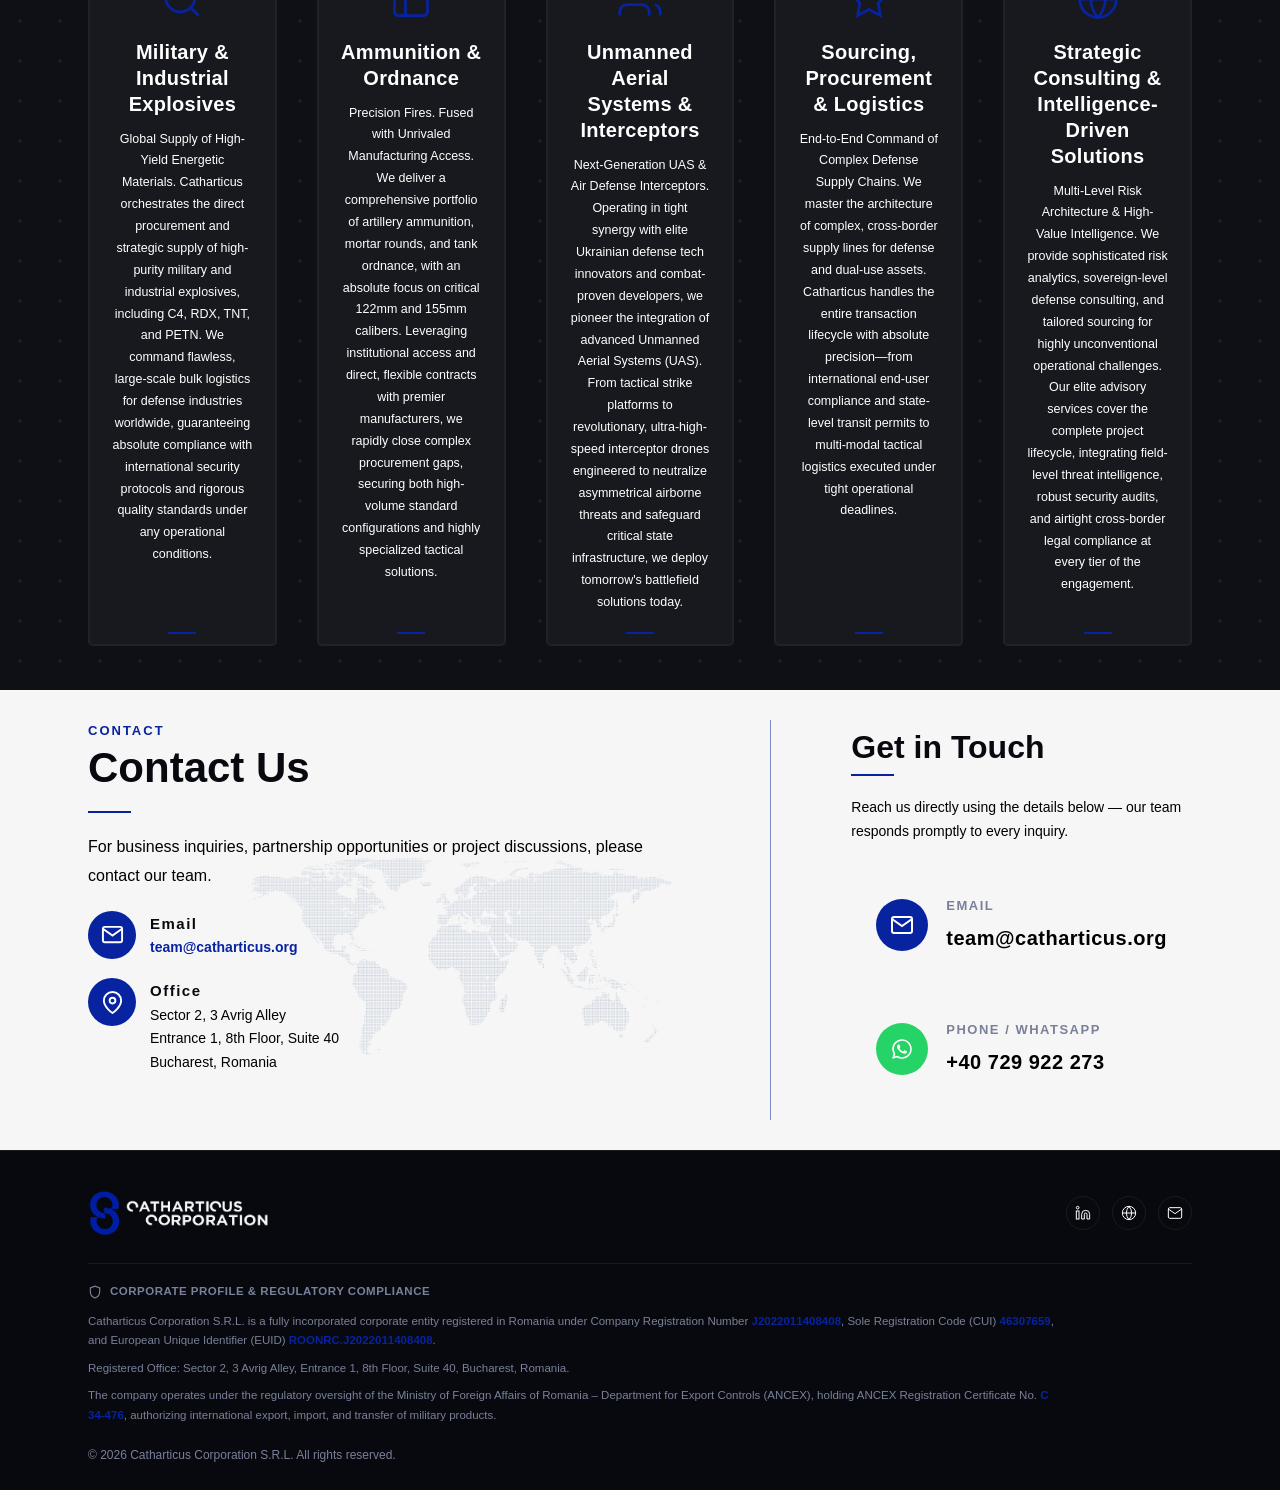
==== commit 3171140d: "Update index.html" ====
--- a/index.html
+++ b/index.html
@@ -8,7 +8,6 @@
   <link rel="preconnect" href="https://fonts.gstatic.com" crossorigin>
   <link rel="stylesheet" href="./css/style.css">
   <link href="https://db.onlinewebfonts.com/c/77f6ecce8b3e56796f721316092c7e87?family=Sebino+Soft+Medium" rel="stylesheet">
-  <!-- <link href="https://fonts.googleapis.com/css2?family=Barlow+Condensed:wght@400;600;700;800&family=Barlow:wght@300;400;500;600&display=swap" rel="stylesheet"> -->
 </head>
 <body>
 
@@ -19,20 +18,20 @@
   </a>
   <ul class="nav-links" id="navLinks">
     <div>
-      <li><a href="#hero" id="0" class="active ">Home</a></li>
-      <div class="title-bar title-bar-active reveal visible"></div>
+      <li><a href="#hero" id="0" class="active">Home</a></li>
+      <div class="title-bar title-bar-active"></div>
     </div>
     <div>
       <li><a href="#about" id="1">About</a></li>
-      <div class="title-bar reveal visible"></div>
+      <div class="title-bar"></div>
     </div>
     <div>
       <li><a href="#services" id="2">Services</a></li>
-      <div class="title-bar reveal visible"></div>
+      <div class="title-bar"></div>
     </div>
     <div>
       <li><a href="#contact" id="3">Contact</a></li>
-      <div class="title-bar reveal visible"></div>
+      <div class="title-bar"></div>
     </div>
   </ul>
   <div class="hamburger" id="hamburger" aria-label="Toggle menu">
@@ -51,7 +50,7 @@
 
   <div class="hero-content">
     <h1 class="hero-title">Catharticus<br>Corporation</h1>
-    <div class="title-bar reveal visible"></div>
+    <div class="title-bar"></div>
     <p class="hero-subtitle">International Trade. Strategic Procurement.<br>Global Coordination.</p>
     <p class="hero-desc">Catharticus Corporation is an international trading and procurement coordination company supporting clients across specialized industrial, technical and institutional sectors.</p>
     <p class="hero-desc">We facilitate business relationships between suppliers, manufacturers and procurement organizations, providing sourcing, commercial coordination and project support throughout international markets.</p>
@@ -75,13 +74,8 @@
       <div class="section-label reveal">About</div>
       <h2 class="section-title reveal">Company Overview</h2>
       <div class="title-bar reveal"></div>
-      <p class="reveal">Catharticus Corporation was established to provide practical support for international trade and procurement activities.</p>
-      <p class="reveal">The company specializes in supplier sourcing, commercial representation and project coordination, helping clients identify suitable partners, navigate procurement processes and manage cross-border business relationships.</p>
-      <p class="reveal">Working with a global network of manufacturers, distributors and service providers, we focus on reliability, professionalism and long-term cooperation.</p>
-      <h2 class="section-title reveal">Our Approach</h2>
-      <div class="title-bar reveal"></div>
-      <p class="reveal">We believe that successful projects are built on clear communication, responsible business practices and efficient coordination.</p>
-      <p class="reveal">Our role is to simplify complex procurement and commercial processes while ensuring that projects are managed with discretion, professionalism and attention to detail.</p>
+      <p class="reveal">Catharticus is an elite, ANCEX-licensed European defense trade operator and strategic risk management firm. Headquartered in Romania, we orchestrate complex, multi-level procurement operations and technology integration for the global defense and security sectors.</p>
+      <p class="reveal">We do not just supply; we secure capabilities. By combining unyielding regulatory compliance with deep intelligence-driven market insights, Catharticus bridges the gap between leading manufacturers and institutional entities worldwide. In an era of shifting global security dynamics, we deliver mission-critical solutions, flawless logistics, and strategic resilience under any operational conditions.</p>
     </div>
 
     <div class="about-img-wrap reveal">
@@ -106,8 +100,8 @@
           <circle cx="11" cy="11" r="8"/><line x1="21" y1="21" x2="16.65" y2="16.65"/>
         </svg>
       </div>
-      <div class="service-name">Supplier Sourcing</div>
-      <p class="service-desc">Identification and evaluation of manufacturers, distributors and specialized suppliers based on project requirements.</p>
+      <div class="service-name">Military & Industrial Explosives</div>
+      <p class="service-desc">Global Supply of High-Yield Energetic Materials. Catharticus orchestrates the direct procurement and strategic supply of high-purity military and industrial explosives, including C4, RDX, TNT, and PETN. We command flawless, large-scale bulk logistics for defense industries worldwide, guaranteeing absolute compliance with international security protocols and rigorous quality standards under any operational conditions.</p>
       <div class="service-line"></div>
     </div>
 
@@ -119,8 +113,8 @@
           <line x1="9" y1="21" x2="9" y2="9"/>
         </svg>
       </div>
-      <div class="service-name">Procurement Coordination</div>
-      <p class="service-desc">Support throughout procurement processes, including supplier communication, quotation management and commercial coordination.</p>
+      <div class="service-name">Ammunition & Ordnance</div>
+      <p class="service-desc">Precision Fires. Fused with Unrivaled Manufacturing Access. We deliver a comprehensive portfolio of artillery ammunition, mortar rounds, and tank ordnance, with an absolute focus on critical 122mm and 155mm calibers. Leveraging institutional access and direct, flexible contracts with premier manufacturers, we rapidly close complex procurement gaps, securing both high-volume standard configurations and highly specialized tactical solutions.</p>
       <div class="service-line"></div>
     </div>
 
@@ -133,8 +127,8 @@
           <path d="M16 3.13a4 4 0 0 1 0 7.75"/>
         </svg>
       </div>
-      <div class="service-name">Commercial Representation</div>
-      <p class="service-desc">Representation of clients and partners in international markets, facilitating business relationships and strategic cooperation.</p>
+      <div class="service-name">Unmanned Aerial Systems & Interceptors</div>
+      <p class="service-desc">Next-Generation UAS & Air Defense Interceptors. Operating in tight synergy with elite Ukrainian defense tech innovators and combat-proven developers, we pioneer the integration of advanced Unmanned Aerial Systems (UAS). From tactical strike platforms to revolutionary, ultra-high-speed interceptor drones engineered to neutralize asymmetrical airborne threats and safeguard critical state infrastructure, we deploy tomorrow's battlefield solutions today.</p>
       <div class="service-line"></div>
     </div>
 
@@ -144,8 +138,8 @@
           <polygon points="12 2 15.09 8.26 22 9.27 17 14.14 18.18 21.02 12 17.77 5.82 21.02 7 14.14 2 9.27 8.91 8.26 12 2"/>
         </svg>
       </div>
-      <div class="service-name">Project Support</div>
-      <p class="service-desc">Coordination of project-related activities, documentation and communication between all parties involved.</p>
+      <div class="service-name">Sourcing, Procurement & Logistics</div>
+      <p class="service-desc">End-to-End Command of Complex Defense Supply Chains. We master the architecture of complex, cross-border supply lines for defense and dual-use assets. Catharticus handles the entire transaction lifecycle with absolute precision—from international end-user compliance and state-level transit permits to multi-modal tactical logistics executed under tight operational deadlines.</p>
       <div class="service-line"></div>
     </div>
 
@@ -157,8 +151,8 @@
           <path d="M12 2a15.3 15.3 0 0 1 4 10 15.3 15.3 0 0 1-4 10 15.3 15.3 0 0 1-4-10 15.3 15.3 0 0 1 4-10z"/>
         </svg>
       </div>
-      <div class="service-name">International Trade Support</div>
-      <p class="service-desc">Assistance with international commercial activities and cross-border business operations through established partner networks.</p>
+      <div class="service-name">Strategic Consulting & Intelligence-Driven Solutions</div>
+      <p class="service-desc">Multi-Level Risk Architecture & High-Value Intelligence. We provide sophisticated risk analytics, sovereign-level defense consulting, and tailored sourcing for highly unconventional operational challenges. Our elite advisory services cover the complete project lifecycle, integrating field-level threat intelligence, robust security audits, and airtight cross-border legal compliance at every tier of the engagement.</p>
       <div class="service-line"></div>
     </div>
 
@@ -183,17 +177,7 @@
           </div>
           <div>
             <div class="contact-item-label">Email</div>
-            <div class="contact-item-value">info@catharticus.com</div>
-          </div>
-        </div>
-
-        <div class="contact-item reveal">
-          <div class="contact-item-icon">
-            <svg viewBox="0 0 24 24" stroke-width="2"><path d="M22 16.92v3a2 2 0 0 1-2.18 2 19.79 19.79 0 0 1-8.63-3.07A19.5 19.5 0 0 1 4.69 13a19.79 19.79 0 0 1-3.07-8.67A2 2 0 0 1 3.6 2.18h3a2 2 0 0 1 2 1.72c.127.96.361 1.903.7 2.81a2 2 0 0 1-.45 2.11L7.91 9.91a16 16 0 0 0 6.13 6.13l.91-.91a2 2 0 0 1 2.11-.45c.907.339 1.85.573 2.81.7A2 2 0 0 1 22 16.92z"/></svg>
-          </div>
-          <div>
-            <div class="contact-item-label">Phone</div>
-            <div class="contact-item-value">+00 000 000 0000</div>
+            <div class="contact-item-value"><a href="mailto:team@catharticus.org" class="contact-link">team@catharticus.org</a></div>
           </div>
         </div>
 
@@ -203,7 +187,7 @@
           </div>
           <div>
             <div class="contact-item-label">Office</div>
-            <div class="contact-item-value">Company Address<br>City, Country</div>
+            <div class="contact-item-value">Sector 2, 3 Avrig Alley<br>Entrance 1, 8th Floor, Suite 40<br>Bucharest, Romania</div>
           </div>
         </div>
 
@@ -212,33 +196,30 @@
 
     <div class="vertical_line"></div>
 
-    <div class="inquiry-form reveal">
-      <h2>Send an Inquiry</h2>
-      <div class="title-bar reveal visible"></div>
-      <div class="form-row">
-        <div class="form-group">
-          <label for="fname">Name</label>
-          <input type="text" id="fname" placeholder="Your name" />
-        </div>
-        <div class="form-group">
-          <label for="fcompany">Company</label>
-          <input type="text" id="fcompany" placeholder="Your company" />
-        </div>
-      </div>
-      <div class="form-group">
-        <label for="femail">Email</label>
-        <input type="email" id="femail" placeholder="Your email address" />
-      </div>
-      <div class="form-group">
-        <label for="fmessage">Message</label>
-        <textarea id="fmessage" placeholder="Your message"></textarea>
-      </div>
-      <button class="btn btn-submit" onclick="submitForm()">
-        Submit Inquiry &nbsp;→
-      </button>
-      <div class="form-message" id="formMessage">
-        Thank you for your inquiry. We will be in touch shortly.
-      </div>
+    <div class="contact-direct reveal">
+      <h2>Get in Touch</h2>
+      <div class="title-bar"></div>
+      <p class="contact-direct-lead">Reach us directly using the details below — our team responds promptly to every inquiry.</p>
+
+      <a href="mailto:team@catharticus.org" class="direct-contact-card">
+        <div class="direct-contact-icon">
+          <svg viewBox="0 0 24 24" stroke-width="2"><path d="M4 4h16c1.1 0 2 .9 2 2v12c0 1.1-.9 2-2 2H4c-1.1 0-2-.9-2-2V6c0-1.1.9-2 2-2z"/><polyline points="22,6 12,13 2,6"/></svg>
+        </div>
+        <div>
+          <div class="direct-contact-label">Email</div>
+          <div class="direct-contact-value">team@catharticus.org</div>
+        </div>
+      </a>
+
+      <a href="https://wa.me/40729922273" target="_blank" rel="noopener" class="direct-contact-card">
+        <div class="direct-contact-icon whatsapp-icon">
+          <svg viewBox="0 0 32 32" fill="currentColor"><path d="M16.01 2.933c-7.216 0-13.067 5.85-13.067 13.067 0 2.305.605 4.523 1.752 6.486L2.933 29.067l6.76-1.735a13.02 13.02 0 0 0 6.317 1.61h.006c7.216 0 13.067-5.851 13.067-13.067S23.226 2.933 16.01 2.933zm0 23.909h-.005a10.86 10.86 0 0 1-5.532-1.514l-.397-.235-4.012 1.03 1.072-3.912-.259-.402a10.84 10.84 0 0 1-1.667-5.809c0-6.006 4.888-10.893 10.905-10.893 2.913 0 5.652 1.135 7.71 3.195a10.83 10.83 0 0 1 3.19 7.706c0 6.006-4.888 10.894-11.005 10.894zm5.976-8.161c-.328-.164-1.938-.957-2.238-1.066-.301-.109-.52-.164-.738.164-.219.328-.848 1.065-1.04 1.284-.191.219-.383.246-.71.082-.328-.164-1.385-.51-2.638-1.627-.975-.869-1.633-1.943-1.824-2.27-.191-.328-.02-.505.144-.668.148-.148.328-.383.492-.575.164-.191.219-.328.328-.547.109-.219.055-.41-.027-.574-.082-.164-.738-1.777-1.011-2.434-.266-.64-.537-.553-.738-.564l-.629-.011c-.219 0-.574.082-.875.41-.301.328-1.147 1.121-1.147 2.734s1.174 3.171 1.338 3.39c.164.219 2.31 3.526 5.596 4.944.782.338 1.393.54 1.869.691.785.25 1.499.215 2.064.13.63-.094 1.938-.792 2.211-1.556.273-.766.273-1.421.191-1.557-.082-.137-.301-.219-.629-.383z"/></svg>
+        </div>
+        <div>
+          <div class="direct-contact-label">Phone / WhatsApp</div>
+          <div class="direct-contact-value">+40 729 922 273</div>
+        </div>
+      </a>
     </div>
 
   </div>
@@ -246,25 +227,42 @@
 
 <!-- FOOTER -->
 <footer>
-  <a href="#hero" class="nav-logo">
-    <img src="./image/MainLogo.png" alt=""/>
-  </a>
-  <p class="footer-copy">© 2024 Catharticus Corporation. All rights reserved.</p>
-  <div class="footer-socials">
-    <!-- LinkedIn -->
-    <div class="footer-social">
-      <svg viewBox="0 0 24 24" stroke-width="1.5"><path d="M16 8a6 6 0 0 1 6 6v7h-4v-7a2 2 0 0 0-2-2 2 2 0 0 0-2 2v7h-4v-7a6 6 0 0 1 6-6z"/><rect x="2" y="9" width="4" height="12"/><circle cx="4" cy="4" r="2"/></svg>
-    </div>
-    <!-- Globe -->
-    <div class="footer-social">
-      <svg viewBox="0 0 24 24" stroke-width="1.5"><circle cx="12" cy="12" r="10"/><line x1="2" y1="12" x2="22" y2="12"/><path d="M12 2a15.3 15.3 0 0 1 4 10 15.3 15.3 0 0 1-4 10 15.3 15.3 0 0 1-4-10 15.3 15.3 0 0 1 4-10z"/></svg>
-    </div>
-    <!-- Email -->
-    <div class="footer-social">
-      <svg viewBox="0 0 24 24" stroke-width="1.5"><path d="M4 4h16c1.1 0 2 .9 2 2v12c0 1.1-.9 2-2 2H4c-1.1 0-2-.9-2-2V6c0-1.1.9-2 2-2z"/><polyline points="22,6 12,13 2,6"/></svg>
-    </div>
-  </div>
+  <div class="footer-top">
+    <a href="#hero" class="nav-logo">
+      <img src="./image/MainLogo.png" alt=""/>
+    </a>
+    <div class="footer-socials">
+      <div class="footer-social">
+        <svg viewBox="0 0 24 24" stroke-width="1.5"><path d="M16 8a6 6 0 0 1 6 6v7h-4v-7a2 2 0 0 0-2-2 2 2 0 0 0-2 2v7h-4v-7a6 6 0 0 1 6-6z"/><rect x="2" y="9" width="4" height="12"/><circle cx="4" cy="4" r="2"/></svg>
+      </div>
+      <div class="footer-social">
+        <svg viewBox="0 0 24 24" stroke-width="1.5"><circle cx="12" cy="12" r="10"/><line x1="2" y1="12" x2="22" y2="12"/><path d="M12 2a15.3 15.3 0 0 1 4 10 15.3 15.3 0 0 1-4 10 15.3 15.3 0 0 1-4-10 15.3 15.3 0 0 1 4-10z"/></svg>
+      </div>
+      <a href="mailto:team@catharticus.org" class="footer-social">
+        <svg viewBox="0 0 24 24" stroke-width="1.5"><path d="M4 4h16c1.1 0 2 .9 2 2v12c0 1.1-.9 2-2 2H4c-1.1 0-2-.9-2-2V6c0-1.1.9-2 2-2z"/><polyline points="22,6 12,13 2,6"/></svg>
+      </a>
+    </div>
+  </div>
+
+  <div class="footer-legal">
+    <p class="footer-legal-title">
+      <svg viewBox="0 0 24 24" stroke-width="2" class="footer-legal-icon"><path d="M12 2 4 5v6c0 5.25 3.4 9.74 8 11 4.6-1.26 8-5.75 8-11V5l-8-3z"/></svg>
+      Corporate Profile &amp; Regulatory Compliance
+    </p>
+    <p>
+      Catharticus Corporation S.R.L. is a fully incorporated corporate entity registered in Romania under Company Registration Number <strong>J2022011408408</strong>, Sole Registration Code (CUI) <strong>46307659</strong>, and European Unique Identifier (EUID) <strong>ROONRC.J2022011408408</strong>.
+    </p>
+    <p>
+      Registered Office: Sector 2, 3 Avrig Alley, Entrance 1, 8th Floor, Suite 40, Bucharest, Romania.
+    </p>
+    <p>
+      The company operates under the regulatory oversight of the Ministry of Foreign Affairs of Romania – Department for Export Controls (ANCEX), holding ANCEX Registration Certificate No. <strong>C 34-476</strong>, authorizing international export, import, and transfer of military products.
+    </p>
+  </div>
+
+  <p class="footer-copy">© 2026 Catharticus Corporation S.R.L. All rights reserved.</p>
 </footer>
+
 <script src="./js/script.js"></script>
 
 </body>
--- a/css/style.css
+++ b/css/style.css
@@ -442,7 +442,7 @@
       margin: 0 auto;
       display: grid;
       grid-template-columns: repeat(5, 1fr);
-      gap: 5%;
+      gap: 3%;
     }
 
     .service-card {
@@ -516,7 +516,7 @@
       bottom: 10px;
     }
 
-    .inquiry-form .title-bar {
+    .contact-direct .title-bar {
       margin-top: 0;
     }
 
@@ -598,91 +598,111 @@
       color: black;
     }
 
-    /* FORM */
-    .inquiry-form h2 {
+    .contact-link {
+      color: var(--blue);
+      text-decoration: none;
+      font-weight: 600;
+      transition: color 0.2s;
+    }
+
+    .contact-link:hover {
+      color: var(--blue-dark);
+      text-decoration: underline;
+    }
+
+    /* ── DIRECT CONTACT BLOCK ── */
+    .contact-direct h2 {
       font-weight: 700;
       font-size: 32px;
       font-family: 'Barlow Condensed', sans-serif;
       color: #fff;
     }
 
-    .form-row {
-      display: grid;
-      grid-template-columns: 1fr 1fr;
-      gap: 36px;
-    }
-
-    .form-group {
-      display: flex;
-      flex-direction: column;
-      gap: 6px;
-      margin-bottom: 16px;
-    }
-
-    .form-group label {
-      font-size: 11px;
-      font-weight: 600;
-      letter-spacing: 1px;
+    .contact-direct-lead {
+      font-size: 14px;
       color: black;
-    }
-
-    .form-group input,
-    .form-group textarea {
-      border: 1px solid lightgray;
+      margin: 16px 0 28px;
+      line-height: 1.7;
+    }
+
+    .direct-contact-card {
+      display: flex;
+      align-items: center;
+      gap: 18px;
+      padding: 22px 24px;
+      margin-bottom: 18px;
+      border: 1px solid var(--border);
+      border-radius: 4px;
+      background: rgba(255,255,255,0.02);
+      text-decoration: none;
+      transition: border-color 0.25s, background 0.25s, transform 0.2s;
+    }
+
+    .direct-contact-card:hover {
+      border-color: var(--blue);
+      background: rgba(42,79,255,0.08);
+      transform: translateY(-2px);
+    }
+
+    .direct-contact-icon {
+      width: 52px;
+      height: 52px;
+      background: var(--blue);
+      border-radius: 50%;
+      display: flex;
+      align-items: center;
+      justify-content: center;
+      flex-shrink: 0;
+    }
+
+    .direct-contact-icon svg {
+      width: 24px;
+      height: 24px;
+      stroke: #fff;
+      fill: none;
+    }
+
+    .whatsapp-icon svg  {
+      fill: #fff;
+    }
+
+    .direct-contact-icon.whatsapp-icon {
+      background: #25D366;
+    }
+
+    .direct-contact-icon.whatsapp-icon svg {
+      color: #fff;
+      stroke: none;
+    }
+
+    .direct-contact-label {
+      font-size: 13px;
+      font-weight: 700;
+      letter-spacing: 1.5px;
+      color: var(--text-dim);
+      text-transform: uppercase;
+      margin-bottom: 4px;
+    }
+
+    .direct-contact-value {
+      font-size: 20px;
+      font-weight: 700;
       color: black;
-      font-size: 14px;
-      padding: 12px 14px;
-      border-radius: 2px;
-      outline: none;
-      transition: border-color 0.25s;
-      resize: vertical;
-    }
-
-    .form-group input::placeholder,
-    .form-group textarea::placeholder {
-      color: rgba(122, 128, 153, 0.5);
-    }
-
-    .form-group input:focus,
-    .form-group textarea:focus {
-      border-color: var(--blue);
-    }
-
-    .form-group textarea { min-height: 120px; }
-
-    .btn-submit {
-      width: 100%;
-      justify-content: center;
-      padding: 15px;
-      font-size: 12px;
-      background: var(--blue);
-      color: #fff;
-      border: none;
-      cursor: pointer;
-      letter-spacing: 1.5px;
-      transition: background 0.25s, transform 0.2s;
-    }
-
-    .btn-submit:hover {
-      background: var(--blue-dark);
-    }
-
-    .form-message {
-      display: none;
-      margin-top: 14px;
-      padding: 12px 16px;
-      background: rgba(42,79,255,0.15);
-      border: 1px solid rgba(42,79,255,0.4);
-      color: #99b0ff;
-      font-size: 13px;
-      border-radius: 2px;
+      font-family: 'Barlow Condensed', sans-serif;
+      letter-spacing: 0.5px;
     }
 
     /* ── FOOTER ── */
     footer {
       background: var(--dark);
       border-top: 1px solid var(--border);
-      padding: 24px 88px;
+      padding: 32px 88px 24px;
+      display: flex;
+      flex-direction: column;
+      gap: 20px;
+    }
+
+    .footer-top {
       display: flex;
       align-items: center;
       justify-content: space-between;
@@ -726,6 +746,47 @@
 
     .footer-social:hover svg { stroke: #fff; }
 
+    /* ── FOOTER LEGAL / COMPLIANCE ── */
+    .footer-legal {
+      border-top: 1px solid var(--border);
+      padding-top: 18px;
+      display: flex;
+      flex-direction: column;
+      gap: 8px;
+    }
+
+    .footer-legal-title {
+      display: flex;
+      align-items: center;
+      gap: 8px;
+      font-size: 12px;
+      font-weight: 700;
+      letter-spacing: 0.5px;
+      color: var(--text-dim);
+      text-transform: uppercase;
+      margin-bottom: 2px;
+    }
+
+    .footer-legal-icon {
+      width: 14px;
+      height: 14px;
+      stroke: var(--text-dim);
+      fill: none;
+      flex-shrink: 0;
+    }
+
+    .footer-legal p {
+      font-size: 11.5px;
+      line-height: 1.7;
+      color: var(--text-dim);
+      max-width: 980px;
+    }
+
+    .footer-legal strong {
+      color: var(--blue);
+      font-weight: 700;
+    }
+
     /* ── ANIMATIONS ── */
     @keyframes fadeUp {
       to { opacity: 1; transform: translateY(0); }
@@ -743,11 +804,6 @@
     }
 
     /* ── RESPONSIVE ── */
-    @media (max-width: 1687px) {
-      .services-grid {
-        gap: 4%;
-      }
-    }
     @media (max-width: 1443px) {
       .services-grid {
         gap: 40px;
@@ -779,9 +835,6 @@
     @media (max-width: 1093px) {
       .nav-logo {
         height: 50px;
-      }
-      .form-row {
-        gap: 0;
       }
       .hero-subtitle {
         font-size: clamp(20px, 1vw, 80px);
@@ -817,9 +870,9 @@
       .services-grid { grid-template-columns: repeat(2, 1fr); }
       .service-card:last-child { grid-column: span 2; }
 
-      .form-row { grid-template-columns: 1fr; }
-
-      footer { padding: 20px 24px; flex-direction: column; text-align: center; }
+      footer { padding: 20px 24px; }
+      .footer-top { flex-direction: column; text-align: center; }
+      .footer-legal { text-align: left; }
     }
 
     @media (max-width: 480px) {
@@ -838,4 +891,4 @@
       }
       .services-grid { grid-template-columns: 1fr; }
       .service-card:last-child { grid-column: auto; }
-    }+    }
